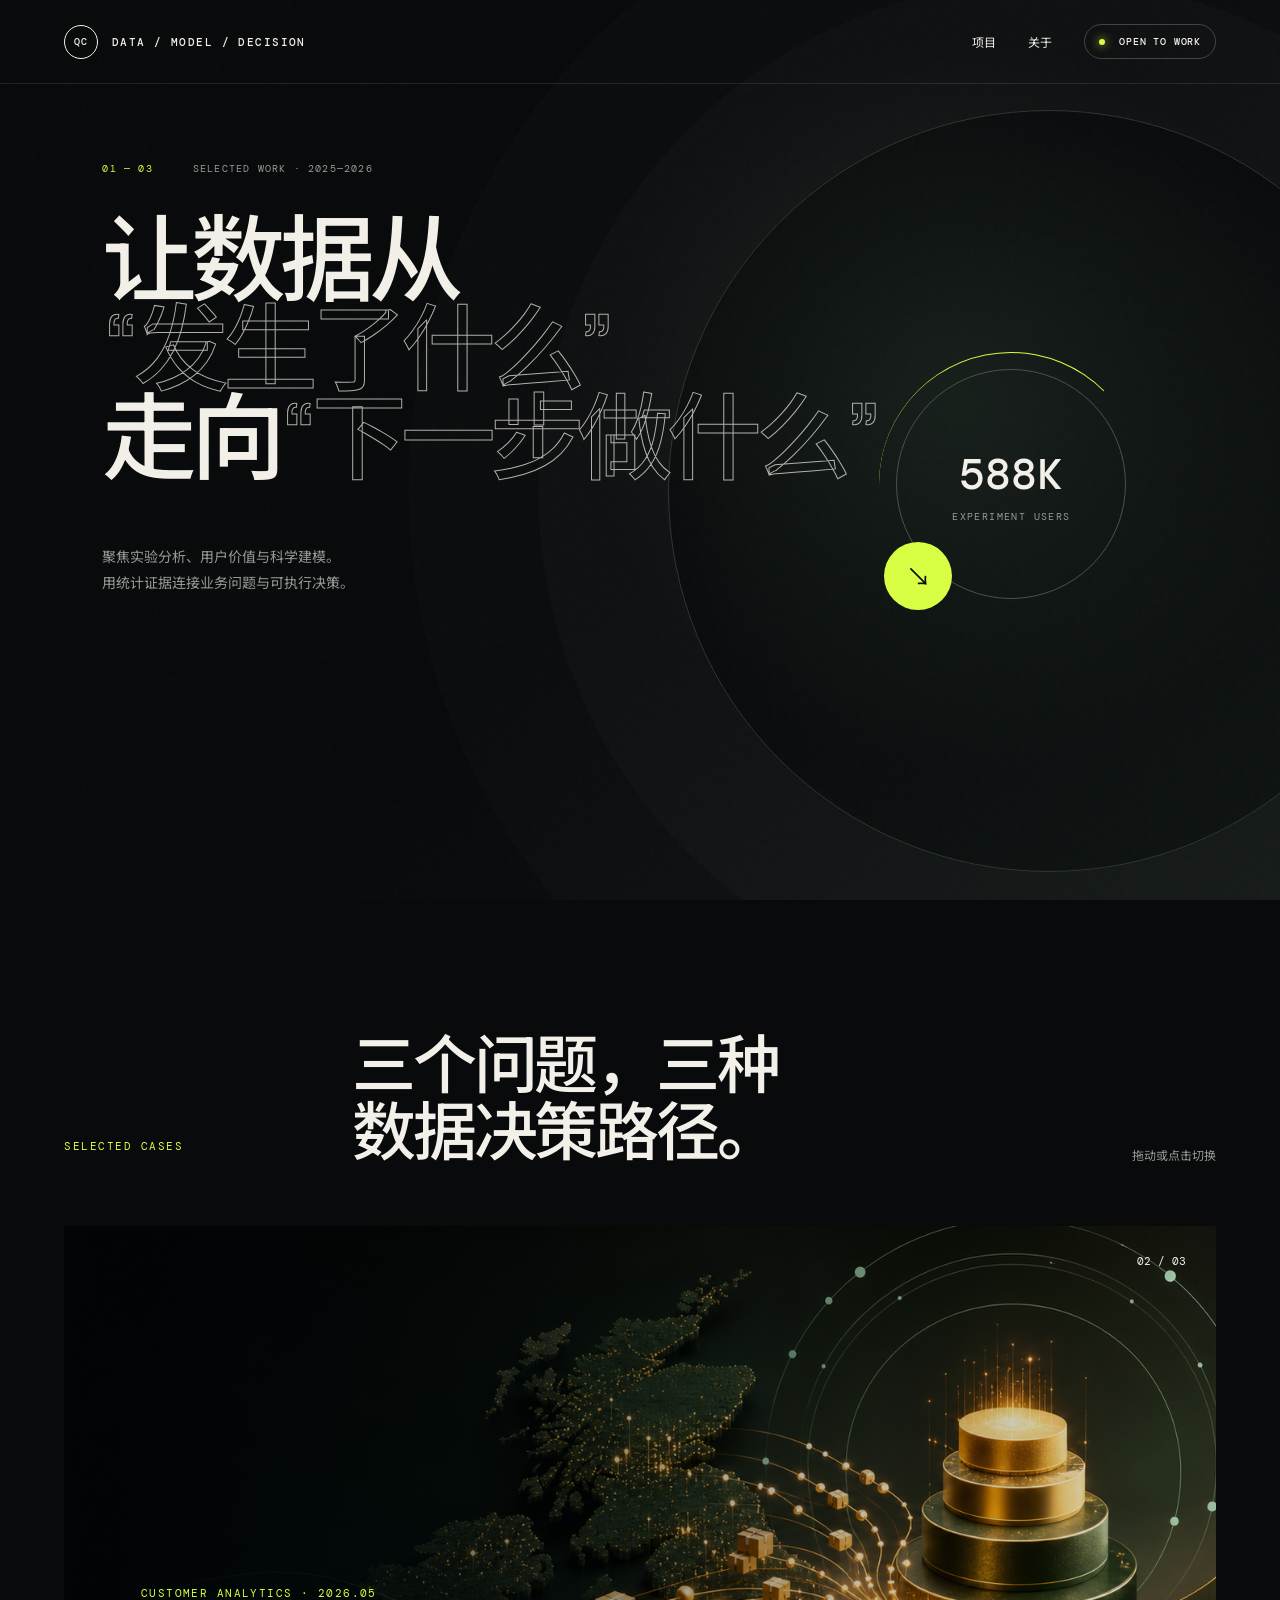
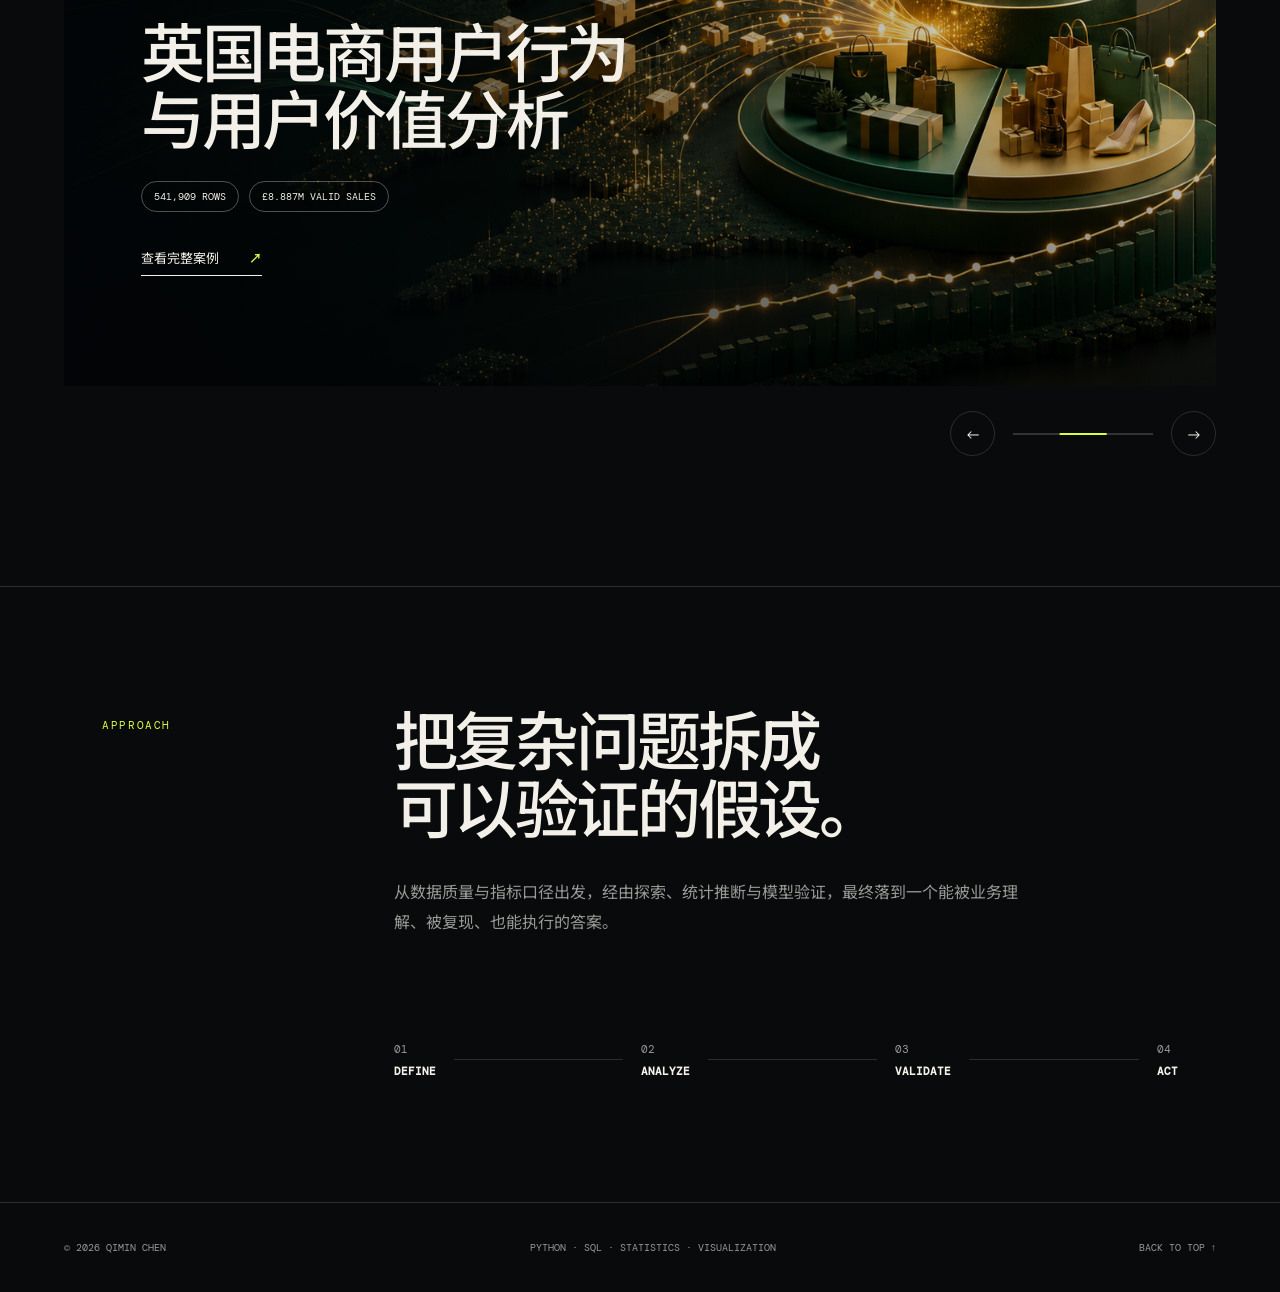
==== index.html @ 68d4300c "Deploy data analytics portfolio" ====
<!doctype html>
<html lang="zh-CN">
<head>
  <meta charset="UTF-8" />
  <meta name="viewport" content="width=device-width, initial-scale=1.0" />
  <meta name="description" content="数据分析与建模作品集：广告 A/B 实验、英国电商 RFM、手机电池续航优化。" />
  <title>Qimin Chen · Data Portfolio</title>
  <link rel="preconnect" href="https://fonts.googleapis.com">
  <link rel="preconnect" href="https://fonts.gstatic.com" crossorigin>
  <link href="https://fonts.googleapis.com/css2?family=DM+Mono:wght@300;400;500&family=Manrope:wght@400;500;600;700&family=Noto+Sans+SC:wght@300;400;500;600;700&display=swap" rel="stylesheet">
  <link rel="stylesheet" href="styles.css" />
  <link rel="stylesheet" href="overrides.css" />
  <link rel="stylesheet" href="portfolio-v2.css" />
  <link rel="stylesheet" href="mobile-fixes.css" />
</head>
<body>
  <div class="noise"></div>
  <header class="topbar">
    <a class="brand" href="#home" aria-label="返回首页"><span class="brand-mark">QC</span><span>DATA / MODEL / DECISION</span></a>
    <nav><a href="#work">项目</a><a href="#about">关于</a><a class="status" href="#about"><i></i> OPEN TO WORK</a></nav>
  </header>

  <main id="home">
    <section class="hero" aria-labelledby="hero-title">
      <div class="hero-kicker"><span>01 — 03</span><span>SELECTED WORK · 2025—2026</span></div>
      <h1 id="hero-title">让数据从<br><em>“发生了什么”</em><br>走向<em>“下一步做什么”</em></h1>
      <div class="hero-bottom">
        <p>聚焦实验分析、用户价值与科学建模。<br>用统计证据连接业务问题与可执行决策。</p>
        <a class="circle-link" href="#work" aria-label="查看项目">↘</a>
      </div>
      <div class="hero-orbit" aria-hidden="true"><div></div><span>588K</span><small>EXPERIMENT USERS</small></div>
    </section>

    <section class="work" id="work">
      <div class="section-head"><p>SELECTED CASES</p><h2>三个问题，三种<br>数据决策路径。</h2><span>拖动或点击切换</span></div>
      <div class="carousel" aria-roledescription="carousel">
        <div class="slides" id="slides">
          <article class="slide active" data-index="0">
            <img src="assets/cover-ab.png" alt="广告 A/B 实验数据漏斗抽象可视化" />
            <div class="shade"></div><div class="slide-no">01 / 03</div>
            <div class="slide-content"><p>EXPERIMENTATION · 2026.05</p><h3>广告投放 A/B 实验<br>与用户转化分析</h3><div class="slide-meta"><span>588,101 USERS</span><span>+43.1% RELATIVE LIFT</span></div><a href="#project/ab">查看完整案例 <b>↗</b></a></div>
          </article>
          <article class="slide" data-index="1">
            <img src="assets/cover-ecommerce.png" alt="英国电商交易和用户价值抽象可视化" />
            <div class="shade"></div><div class="slide-no">02 / 03</div>
            <div class="slide-content"><p>CUSTOMER ANALYTICS · 2026.05</p><h3>英国电商用户行为<br>与用户价值分析</h3><div class="slide-meta"><span>541,909 ROWS</span><span>£8.887M VALID SALES</span></div><a href="#project/ecom">查看完整案例 <b>↗</b></a></div>
          </article>
          <article class="slide" data-index="2">
            <img src="assets/cover-battery.png" alt="手机电池电热耦合与优化抽象可视化" />
            <div class="shade"></div><div class="slide-no">03 / 03</div>
            <div class="slide-content"><p>SCIENTIFIC MODELING · 2025.12—2026.02</p><h3>手机电池续航影响因素<br>分析与优化</h3><div class="slide-meta"><span>50K+ RECORDS</span><span>ODE + OPTIMIZATION</span></div><a href="#project/battery">查看完整案例 <b>↗</b></a></div>
          </article>
        </div>
        <div class="carousel-controls"><button id="prev" aria-label="上一张">←</button><div class="progress"><i id="progress"></i></div><button id="next" aria-label="下一张">→</button></div>
      </div>
    </section>

    <section class="about" id="about">
      <p class="eyebrow">APPROACH</p><div><h2>把复杂问题拆成<br>可以验证的假设。</h2><p>从数据质量与指标口径出发，经由探索、统计推断与模型验证，最终落到一个能被业务理解、被复现、也能执行的答案。</p></div>
      <div class="process"><span>01<br><b>DEFINE</b></span><i></i><span>02<br><b>ANALYZE</b></span><i></i><span>03<br><b>VALIDATE</b></span><i></i><span>04<br><b>ACT</b></span></div>
    </section>
  </main>

  <div id="projectView" class="project-view" aria-live="polite"></div>
  <footer><span>© 2026 QIMIN CHEN</span><span>PYTHON · SQL · STATISTICS · VISUALIZATION</span><a href="#home">BACK TO TOP ↑</a></footer>
  <script src="app.js"></script>
</body>
</html>
---- styles.css ----
:root{--bg:#080a0b;--panel:#101314;--ink:#f2f0e8;--muted:#979b96;--line:#2a2e2d;--acid:#d9ff43;--cyan:#49dbe8;--orange:#ff805d;--green:#63d6a1;--blue:#6d8cff;--max:1440px}*{box-sizing:border-box}html{scroll-behavior:smooth}body{margin:0;background:var(--bg);color:var(--ink);font-family:Manrope,'Noto Sans SC',sans-serif;overflow-x:hidden}a{color:inherit;text-decoration:none}button{font:inherit}.noise{position:fixed;inset:0;opacity:.025;pointer-events:none;z-index:20;background-image:url("data:image/svg+xml,%3Csvg viewBox='0 0 180 180' xmlns='http://www.w3.org/2000/svg'%3E%3Cfilter id='n'%3E%3CfeTurbulence type='fractalNoise' baseFrequency='.9' numOctaves='4' stitchTiles='stitch'/%3E%3C/filter%3E%3Crect width='100%25' height='100%25' filter='url(%23n)' opacity='.65'/%3E%3C/svg%3E")}.topbar{height:84px;display:flex;align-items:center;justify-content:space-between;padding:0 clamp(24px,5vw,76px);position:absolute;z-index:10;width:100%;border-bottom:1px solid rgba(255,255,255,.1)}.brand{display:flex;align-items:center;gap:14px;font:500 11px DM Mono;letter-spacing:.13em}.brand-mark{display:grid;place-items:center;width:34px;height:34px;border:1px solid var(--ink);border-radius:50%;font-size:10px}.topbar nav{display:flex;gap:32px;align-items:center;font-size:12px}.status{font:500 10px DM Mono;letter-spacing:.08em;border:1px solid #444;padding:10px 14px;border-radius:99px}.status i{display:inline-block;width:6px;height:6px;border-radius:50%;background:var(--acid);box-shadow:0 0 10px var(--acid);margin-right:8px}.hero{min-height:790px;height:100vh;position:relative;padding:clamp(140px,18vh,205px) clamp(24px,8vw,130px) 70px;background:radial-gradient(circle at 75% 45%,#18201c 0,transparent 34%),linear-gradient(135deg,#080a0b 55%,#101514);overflow:hidden}.hero:before{content:"";position:absolute;width:760px;height:760px;border:1px solid #303630;border-radius:50%;right:-150px;top:110px;box-shadow:0 0 0 130px rgba(255,255,255,.015),0 0 0 260px rgba(255,255,255,.01)}.hero-kicker{display:flex;gap:40px;font:400 10px DM Mono;color:var(--muted);letter-spacing:.12em;margin-bottom:38px}.hero-kicker span:first-child{color:var(--acid)}h1{font-size:clamp(50px,7.4vw,112px);line-height:.94;letter-spacing:-.065em;margin:0;font-weight:500;position:relative;z-index:1;max-width:1000px}h1 em{font-style:normal;color:transparent;-webkit-text-stroke:1px rgba(242,240,232,.72)}.hero-bottom{display:flex;justify-content:space-between;align-items:flex-end;max-width:850px;margin-top:50px;position:relative;z-index:1}.hero-bottom p{color:var(--muted);font-size:14px;line-height:1.85}.circle-link{display:grid;place-items:center;width:68px;height:68px;border-radius:50%;background:var(--acid);color:#0b0d0a;font-size:25px;transition:.3s}.circle-link:hover{transform:rotate(-45deg) scale(1.08)}.hero-orbit{position:absolute;right:12%;top:41%;width:230px;height:230px;border:1px solid #4a514b;border-radius:50%;display:flex;flex-direction:column;align-items:center;justify-content:center}.hero-orbit div{position:absolute;inset:-18px;border-top:1px solid var(--acid);border-right:1px solid transparent;border-radius:50%;animation:spin 10s linear infinite}.hero-orbit span{font:500 43px DM Mono}.hero-orbit small{color:var(--muted);font:10px DM Mono;letter-spacing:.14em;margin-top:8px}@keyframes spin{to{transform:rotate(360deg)}}.work{padding:130px clamp(24px,5vw,76px);max-width:var(--max);margin:auto}.section-head{display:grid;grid-template-columns:1fr 2fr 1fr;align-items:end;margin-bottom:62px}.section-head p,.eyebrow{font:11px DM Mono;color:var(--acid);letter-spacing:.14em}.section-head h2,.about h2{font-size:clamp(38px,5vw,68px);line-height:1.05;letter-spacing:-.05em;margin:0;font-weight:500}.section-head>span{color:var(--muted);font-size:12px;text-align:right}.carousel{position:relative}.slides{height:min(69vw,760px);min-height:560px;position:relative;overflow:hidden}.slide{position:absolute;inset:0;opacity:0;transform:scale(.98);transition:opacity .65s,transform .8s;pointer-events:none}.slide.active{opacity:1;transform:scale(1);pointer-events:auto}.slide img{width:100%;height:100%;object-fit:cover}.shade{position:absolute;inset:0;background:linear-gradient(90deg,rgba(2,5,7,.88) 0%,rgba(2,5,7,.35) 55%,rgba(2,5,7,.08)),linear-gradient(0deg,rgba(0,0,0,.5),transparent 45%)}.slide-no{position:absolute;right:30px;top:28px;font:11px DM Mono}.slide-content{position:absolute;left:clamp(28px,6vw,88px);bottom:clamp(38px,9vw,110px);max-width:720px}.slide-content>p{font:11px DM Mono;color:var(--acid);letter-spacing:.13em}.slide-content h3{font-size:clamp(34px,5vw,73px);letter-spacing:-.05em;line-height:1.04;margin:20px 0 28px;font-weight:500}.slide-meta{display:flex;gap:10px;margin-bottom:34px}.slide-meta span{font:10px DM Mono;border:1px solid rgba(255,255,255,.3);border-radius:99px;padding:8px 12px}.slide-content>a{display:inline-flex;gap:30px;border-bottom:1px solid var(--ink);padding-bottom:8px;font-size:13px}.slide-content>a b{color:var(--acid)}.carousel-controls{display:flex;align-items:center;justify-content:flex-end;gap:18px;margin-top:25px}.carousel-controls button{background:none;color:var(--ink);border:1px solid var(--line);width:45px;height:45px;border-radius:50%;cursor:pointer}.progress{width:140px;height:2px;background:#333}.progress i{display:block;width:33.333%;height:100%;background:var(--acid);transition:.4s}.about{max-width:var(--max);margin:auto;padding:120px clamp(24px,8vw,130px);border-top:1px solid var(--line);display:grid;grid-template-columns:1fr 3fr;gap:30px}.about>div>p{max-width:640px;color:var(--muted);line-height:1.9;margin:35px 0 70px}.process{grid-column:2;display:flex;align-items:center}.process span{font:11px DM Mono;color:var(--muted);line-height:2}.process b{color:var(--ink)}.process i{height:1px;flex:1;background:var(--line);margin:0 18px}.project-view{display:none;position:relative;z-index:5;background:var(--bg)}body.detail #home,body.detail>footer{display:none}body.detail .topbar{position:absolute}.project-view.open{display:block}.project-hero{height:88vh;min-height:680px;position:relative;display:flex;align-items:flex-end;padding:80px clamp(24px,7vw,110px)}.project-hero img{position:absolute;inset:0;width:100%;height:100%;object-fit:cover}.project-hero:after{content:"";position:absolute;inset:0;background:linear-gradient(0deg,#080a0b 0%,rgba(5,7,8,.12) 70%),linear-gradient(90deg,rgba(3,5,6,.86),transparent 70%)}.project-title{position:relative;z-index:1;max-width:900px}.project-title .crumb{font:10px DM Mono;letter-spacing:.14em;color:var(--acid)}.project-title h1{font-size:clamp(45px,7vw,100px);margin:25px 0}.project-title>p{max-width:690px;line-height:1.8;color:#b9bbb7}.case{max-width:1250px;margin:auto;padding:90px 40px}.metric-row{display:grid;grid-template-columns:repeat(4,1fr);border:1px solid var(--line);margin-bottom:110px}.metric{padding:28px;border-right:1px solid var(--line)}.metric:last-child{border:0}.metric small{font:10px DM Mono;color:var(--muted);letter-spacing:.1em}.metric strong{display:block;font:500 clamp(26px,3vw,44px) DM Mono;margin:18px 0 4px}.metric span{font-size:11px;color:var(--muted)}.case-section{display:grid;grid-template-columns:1fr 2.2fr;gap:65px;padding:85px 0;border-top:1px solid var(--line)}.case-label{font:11px DM Mono;color:var(--acid);letter-spacing:.12em}.case-copy h2{font-size:clamp(34px,4vw,58px);line-height:1.08;letter-spacing:-.04em;margin:0 0 25px}.case-copy>p{color:#a8aca8;line-height:1.9;max-width:800px}.pipeline{display:grid;grid-template-columns:repeat(4,1fr);gap:8px;margin-top:38px}.pipeline div{background:var(--panel);border:1px solid var(--line);padding:22px;min-height:140px}.pipeline b{display:block;font:11px DM Mono;color:var(--acid);margin-bottom:30px}.pipeline span{font-size:13px;line-height:1.5}.lab{background:#0d1011;border:1px solid var(--line);padding:28px;margin-top:40px}.lab-head{display:flex;justify-content:space-between;align-items:center;margin-bottom:26px}.lab-head b{font-size:15px}.lab-head span{font:10px DM Mono;color:var(--green);display:flex;align-items:center;gap:7px}.lab-head span:before{content:"";width:6px;height:6px;border-radius:50%;background:var(--green);box-shadow:0 0 8px var(--green)}.controls{display:grid;grid-template-columns:repeat(3,1fr);gap:22px;margin-bottom:30px}.control label{display:flex;justify-content:space-between;font:10px DM Mono;color:var(--muted);margin-bottom:12px}.control output{color:var(--ink)}input[type=range]{width:100%;accent-color:var(--acid)}.live-grid{display:grid;grid-template-columns:repeat(3,1fr);gap:10px}.live-stat{background:#151919;padding:18px}.live-stat small{font:9px DM Mono;color:var(--muted)}.live-stat strong{font:500 24px DM Mono;display:block;margin-top:10px}.viz{height:280px;margin-top:18px;position:relative;border-left:1px solid #303535;border-bottom:1px solid #303535;background:linear-gradient(rgba(255,255,255,.035) 1px,transparent 1px),linear-gradient(90deg,rgba(255,255,255,.035) 1px,transparent 1px);background-size:20% 25%}.viz svg{width:100%;height:100%;overflow:visible}.viz path{fill:none;stroke-width:3}.viz .area{stroke:none;opacity:.15}.viz text{fill:#777;font:9px DM Mono}.viz-bars{height:260px;display:flex;align-items:flex-end;gap:10px;padding:20px 8px 0}.viz-bars .bar{flex:1;min-width:0;background:linear-gradient(var(--green),#244b3b);height:var(--h);position:relative;transition:.5s}.viz-bars .bar:nth-child(2n){background:linear-gradient(#f2c75c,#4b4024)}.bar span{position:absolute;bottom:-25px;left:50%;transform:translateX(-50%);font:9px DM Mono;color:var(--muted)}.bar em{position:absolute;top:-20px;width:100%;text-align:center;font:9px DM Mono;color:var(--ink);font-style:normal}.code-block{margin-top:40px;background:#0b0d0e;border:1px solid var(--line);overflow:hidden}.code-top{display:flex;align-items:center;gap:7px;border-bottom:1px solid var(--line);padding:13px 18px;font:10px DM Mono;color:var(--muted)}.dot{width:7px;height:7px;border-radius:50%;background:#555}.code-top span:last-child{margin-left:auto}.code-block pre{margin:0;padding:25px;overflow:auto;color:#cad1ce;font:12px/1.8 DM Mono}.kw{color:#ff826e}.fn{color:#d9ff43}.str{color:#80d9b2}.cm{color:#65706b}.outcomes{display:grid;grid-template-columns:repeat(3,1fr);gap:12px;margin-top:38px}.outcome{padding:26px;background:var(--panel);border-top:2px solid var(--acid)}.outcome strong{font-size:18px;display:block;margin-bottom:14px}.outcome p{font-size:13px;color:var(--muted);line-height:1.7}.next-case{display:flex;justify-content:space-between;align-items:center;border-top:1px solid var(--line);padding:60px 0 0;margin-top:50px}.next-case a{font-size:clamp(25px,4vw,50px);letter-spacing:-.04em}.back-home{font:11px DM Mono;color:var(--muted)}footer{border-top:1px solid var(--line);padding:38px clamp(24px,5vw,76px);display:flex;justify-content:space-between;font:10px DM Mono;color:var(--muted)}@media(max-width:800px){.topbar nav>a:not(.status){display:none}.hero-orbit{opacity:.35;right:-80px}.hero{padding-left:24px}.hero-bottom{max-width:100%}.section-head{grid-template-columns:1fr}.section-head p{margin-bottom:25px}.section-head>span{display:none}.slides{height:70vh}.slide-content h3{font-size:37px}.about{grid-template-columns:1fr}.process{grid-column:1}.metric-row{grid-template-columns:repeat(2,1fr)}.metric:nth-child(2){border-right:0}.metric:nth-child(-n+2){border-bottom:1px solid var(--line)}.case{padding:70px 22px}.case-section{grid-template-columns:1fr;gap:25px}.pipeline,.outcomes{grid-template-columns:1fr 1fr}.controls,.live-grid{grid-template-columns:1fr}.project-hero{padding-left:24px}.project-title h1{font-size:48px}.footer,footer{gap:15px;flex-wrap:wrap}}@media(max-width:520px){.pipeline,.outcomes{grid-template-columns:1fr}.process{overflow:auto}.hero-kicker{gap:12px}.hero-bottom p{max-width:230px}.slide-meta{flex-wrap:wrap}.project-hero{min-height:620px}.metric{padding:20px 15px}}
---- overrides.css ----
.case-section > *,
.case-copy {
  min-width: 0;
}

.demo-note {
  margin: 42px 0 0 !important;
  color: #747b77 !important;
  font: 10px/1.7 "DM Mono", monospace !important;
}

@media (max-width: 520px) {
  .case-copy,
  .code-block {
    width: 100%;
    max-width: 100%;
  }

  .next-case {
    flex-direction: column;
    align-items: flex-start;
    gap: 28px;
  }
}
---- portfolio-v2.css ----
/* Portfolio v2: evidence-led case study system */
.source-pill{display:inline-block;margin-top:20px;padding:9px 13px;border:1px solid rgba(255,255,255,.24);border-radius:99px;color:#b9bfbc;font:9px "DM Mono",monospace;letter-spacing:.06em}.case.v2{max-width:1320px}.case.v2 .metric-row{margin-bottom:70px}.intro-section{padding-top:55px}.lead{font-size:18px!important;color:#d6d8d4!important;max-width:900px!important}.answer-map{display:grid;grid-template-columns:1fr auto 1fr auto 1fr;gap:18px;align-items:center;margin-top:45px}.answer-map>div{min-height:115px;padding:22px;border:1px solid var(--line);background:#0f1212}.answer-map small{display:block;margin-bottom:22px;color:var(--acid);font:9px "DM Mono",monospace;letter-spacing:.12em}.answer-map strong{font-size:15px;font-weight:500}.answer-map>i{color:#66706c;font-style:normal}.deep-steps{margin-top:48px;border-top:1px solid var(--line)}.deep-step{display:grid;grid-template-columns:105px 1fr;gap:24px;padding:36px 0;border-bottom:1px solid var(--line)}.step-mark{display:flex;align-items:center;gap:17px;color:#8a918d;font:11px "DM Mono",monospace}.step-icon{position:relative;display:block;width:38px;height:38px;border:1px solid #4d5752;border-radius:10px}.step-icon:before,.step-icon:after{content:"";position:absolute}.step-icon.database:before{width:18px;height:8px;border:1px solid var(--acid);border-radius:50%;left:9px;top:7px;box-shadow:0 7px 0 -1px #0f1212,0 7px 0 0 var(--acid),0 14px 0 -1px #0f1212,0 14px 0 0 var(--acid)}.step-icon.shield:before{width:15px;height:19px;border:1px solid var(--acid);border-radius:8px 8px 11px 11px;left:10px;top:7px}.step-icon.shield:after{width:7px;height:4px;border-left:1px solid var(--acid);border-bottom:1px solid var(--acid);transform:rotate(-45deg);left:14px;top:15px}.step-icon.layers:before{width:17px;height:17px;border:1px solid var(--acid);transform:rotate(45deg);left:9px;top:7px;box-shadow:4px 4px 0 -1px #0f1212,4px 4px 0 0 #8a9c47}.step-icon.sigma:before{content:"Σ";color:var(--acid);font:17px Georgia;left:10px;top:7px}.step-icon.grid:before{inset:9px;background:linear-gradient(90deg,var(--acid) 1px,transparent 1px),linear-gradient(var(--acid) 1px,transparent 1px);background-size:9px 9px}.step-icon.compass:before{width:18px;height:18px;border:1px solid var(--acid);border-radius:50%;left:9px;top:9px}.step-icon.compass:after{width:10px;height:1px;background:var(--acid);transform:rotate(-45deg);left:14px;top:18px}.step-icon.filter:before{width:18px;height:15px;border-top:1px solid var(--acid);border-left:7px solid transparent;border-right:7px solid transparent;left:3px;top:10px}.step-icon.chart:before{width:4px;height:11px;background:var(--acid);left:9px;bottom:8px;box-shadow:7px -5px 0 #8da558,14px -12px 0 #596d65}.step-icon.tune:before{width:20px;height:1px;background:var(--acid);left:8px;top:11px;box-shadow:0 7px 0 #8da558,0 14px 0 #596d65}.step-icon.tune:after{width:4px;height:4px;border:1px solid var(--acid);border-radius:50%;left:14px;top:8px;box-shadow:-6px 7px 0 -1px #0f1212,-6px 7px 0 0 #8da558,4px 14px 0 -1px #0f1212,4px 14px 0 0 #596d65}.deep-step h3{margin:0 0 20px;font-size:22px;font-weight:500}.deep-step dl{margin:0;display:grid;grid-template-columns:repeat(3,1fr);gap:12px}.deep-step dl div{padding:17px;background:#0f1212;border-top:1px solid #343a37}.deep-step dt{margin-bottom:10px;color:var(--acid);font:9px "DM Mono",monospace;letter-spacing:.1em}.deep-step dd{margin:0;color:#9da39f;font-size:12px;line-height:1.75}.visual-shell{margin-top:38px;padding:26px;background:#0d1010;border:1px solid var(--line);min-height:470px}.visual-tabs{display:flex;gap:7px;padding-bottom:24px;border-bottom:1px solid var(--line);overflow:auto}.viz-tab{white-space:nowrap;padding:9px 14px;border:1px solid #353b38;border-radius:99px;background:transparent;color:#8c928f;font:10px "DM Mono",monospace;cursor:pointer}.viz-tab.active{background:var(--acid);border-color:var(--acid);color:#080a0b}.chart-title{display:flex;justify-content:space-between;gap:24px;margin:28px 0 36px}.chart-title b{font-size:15px;font-weight:500}.chart-title span{max-width:480px;text-align:right;color:#767e7a;font:9px/1.6 "DM Mono",monospace}.comparison-bars{display:grid;gap:27px}.compare-row{display:grid;grid-template-columns:155px 1fr 75px;gap:18px;align-items:center}.compare-row>div:first-child strong{display:block;font-size:13px}.compare-row>div:first-child small{display:block;color:#727a76;font:8px "DM Mono",monospace;margin-top:6px}.bar-track{height:24px;background:#161b19}.bar-track i{display:block;height:100%;background:var(--acid)}.bar-track i.outline{background:transparent;border:1px solid #c9d4ce}.compare-row>b{text-align:right;font:17px "DM Mono",monospace}.effect-strip{display:grid;grid-template-columns:130px 1fr 130px;align-items:center;gap:15px;margin:44px 0 20px;color:#8c928f;font:9px "DM Mono",monospace}.effect-strip>i{height:10px;position:relative;background:#202522}.effect-strip>i b{position:absolute;height:100%;background:var(--acid)}.effect-strip>i em{position:absolute;width:2px;height:22px;top:-6px;background:#fff}.chart-callout{display:flex;align-items:center;gap:20px;padding:17px;border-left:2px solid var(--acid);background:#121616}.chart-callout strong{font:15px "DM Mono",monospace}.chart-callout span{color:#8c928f;font-size:11px}.grouped-bars{height:285px;display:flex;align-items:stretch;gap:12px;border-bottom:1px solid #39403c;padding:12px 8px 0}.group-col{flex:1;display:flex;flex-direction:column;min-width:0}.bar-pair{height:240px;display:flex;justify-content:center;align-items:flex-end;gap:4px}.bar-pair i{position:relative;width:35%;background:var(--acid);min-height:2px}.bar-pair i.outline{background:transparent;border:1px solid #c5d0cb}.bar-pair em{position:absolute;top:-18px;left:50%;transform:translateX(-50%);font:8px "DM Mono",monospace;font-style:normal;white-space:nowrap}.bar-pair small{position:absolute;bottom:5px;left:50%;transform:translateX(-50%) rotate(-90deg);color:#07100d;font:7px "DM Mono",monospace;white-space:nowrap}.bar-pair .outline small{color:#aeb7b3}.group-col>b{text-align:center;color:#8c928f;font:9px "DM Mono",monospace;margin-top:12px}.legend{display:flex;gap:24px;justify-content:flex-end;margin-top:20px;color:#858d89;font:9px "DM Mono",monospace}.legend span{display:flex;align-items:center;gap:8px}.legend i{display:inline-block;width:16px;height:7px;background:var(--acid)}.legend i.outline{background:transparent;border:1px solid #c5d0cb}.heatmap{display:grid;grid-template-columns:56px repeat(7,1fr);gap:7px;align-items:center}.heatmap>b,.heatmap>strong{font:9px "DM Mono",monospace;color:#858d89}.heatmap>strong{color:#d5dad7}.heatmap>i{height:62px;display:grid;place-items:center;background:color-mix(in srgb,var(--acid) calc(var(--a)*100%),#111 0%);color:#050706;font:10px "DM Mono",monospace;font-style:normal}.heatmap>i.outline{background:rgba(255,255,255,calc(var(--a)*.45));color:#fff;border:1px solid #8c9590}.chart-insight,.data-note{margin-top:28px!important;padding:15px 17px;border-left:2px solid var(--acid);background:#121616;color:#969d99!important;font:10px/1.75 "DM Mono",monospace!important}.clean-funnel{display:flex;flex-direction:column;align-items:center;gap:7px}.clean-funnel>div{display:grid;grid-template-columns:1fr 100px 55px;gap:15px;padding:13px 16px;background:#15201b;border-left:2px solid var(--acid)}.clean-funnel span{font-size:11px}.clean-funnel b,.clean-funnel em{font:10px "DM Mono",monospace;text-align:right}.clean-funnel em{color:#84908a;font-style:normal}.quality-chips{display:flex;flex-wrap:wrap;gap:7px;margin-top:25px}.quality-chips span{padding:8px 10px;border:1px solid #303733;color:#8a928e;font:9px "DM Mono",monospace}.quality-chips b{color:#e1e5e2}.month-bars{height:285px;display:flex;align-items:flex-end;gap:6px;padding-top:25px;border-bottom:1px solid #39403c}.month{height:100%;display:flex;flex:1;flex-direction:column;justify-content:flex-end;min-width:0}.month i{display:block;position:relative;background:var(--acid);min-height:3px}.month.partial i{background:transparent;border:1px dashed #adb6b1}.month em{position:absolute;top:-18px;left:50%;transform:translateX(-50%);font:7px "DM Mono",monospace;font-style:normal;white-space:nowrap}.month>b{text-align:center;margin:9px 0;color:#858d89;font:7px "DM Mono",monospace;white-space:nowrap}.segment-map{display:flex;min-height:290px;gap:7px}.seg{min-width:140px;padding:20px;display:flex;flex-direction:column;background:#18231d;border-top:2px solid var(--acid)}.seg.s1{background:#18201e}.seg.s2{background:#171a18;border-top-color:#808983}.seg.s3{background:#211b18;border-top-color:#ff956f}.seg small{color:#8d9691;font:8px "DM Mono",monospace}.seg strong{font-size:25px;margin:28px 0 5px}.seg>b{font:17px "DM Mono",monospace;color:var(--acid)}.seg p{color:#949b97;font:9px "DM Mono",monospace;margin-top:auto}.seg em{font-size:10px;font-style:normal;border-top:1px solid rgba(255,255,255,.12);padding-top:13px}.country-bars{display:grid;gap:18px}.country-bars>div{display:grid;grid-template-columns:60px 1fr 80px;gap:15px;align-items:center}.country-bars span{font-size:11px}.country-bars i{height:16px;background:#161b19}.country-bars i b{display:block;height:100%;background:var(--acid)}.country-bars strong{font:10px "DM Mono",monospace;text-align:right}.sim-controls{display:grid;grid-template-columns:repeat(3,1fr);gap:22px;padding-bottom:25px;border-bottom:1px solid var(--line)}.sim-controls label{display:grid;grid-template-columns:1fr auto;color:#89918d;font:9px "DM Mono",monospace}.sim-controls input{grid-column:1/3;margin-top:12px}.sim-controls output{color:#fff}.sim-kpis{display:grid;grid-template-columns:repeat(3,1fr);gap:8px;margin-top:22px}.sim-kpis>div{padding:17px;background:#151919}.sim-kpis small{display:block;color:#7f8783;font:8px "DM Mono",monospace}.sim-kpis strong{display:block;margin-top:10px;font:22px "DM Mono",monospace}.battery-layout{display:grid;grid-template-columns:1.4fr 1fr;gap:22px}.trajectory{height:250px;border-left:1px solid #333b37;border-bottom:1px solid #333b37;background:linear-gradient(rgba(255,255,255,.03) 1px,transparent 1px),linear-gradient(90deg,rgba(255,255,255,.03) 1px,transparent 1px);background-size:20% 25%}.trajectory svg{width:100%;height:210px}.sensitivity{display:grid;gap:16px}.sensitivity i{position:relative;display:block;height:35px;background:#161a18;font-style:normal}.sensitivity i:before{content:"";position:absolute;inset:0 auto 0 0;width:var(--w);background:var(--acid)}.sensitivity span,.sensitivity b{position:absolute;z-index:1;top:10px;font:9px "DM Mono",monospace}.sensitivity span{left:10px;color:#080a0b}.sensitivity b{right:10px;color:#dce1de}.code-actions{display:flex;flex-wrap:wrap;gap:9px;margin-top:30px}.code-actions a{padding:11px 15px;border:1px solid #3c4540;border-radius:99px;color:#c9cecb;font:9px "DM Mono",monospace}.code-actions a b{color:var(--acid)}.code-block.expanded pre{max-height:620px}.code-top em{margin-left:18px;color:#65706b;font-style:normal}.num{color:#e6c86f}.outcome small{display:block;color:var(--acid);font:9px "DM Mono",monospace;margin-bottom:23px}.method-note{display:grid;grid-template-columns:140px 1fr;gap:25px;margin-top:28px;padding:22px;border:1px solid var(--line)}.method-note b{font-size:13px}.method-note p{margin:0;color:#8e9691;font-size:12px;line-height:1.8}
@media(max-width:900px){.answer-map{grid-template-columns:1fr}.answer-map>i{transform:rotate(90deg);justify-self:center}.deep-step dl{grid-template-columns:1fr}.battery-layout{grid-template-columns:1fr}.segment-map{display:grid;grid-template-columns:1fr 1fr}.heatmap{grid-template-columns:42px repeat(7,minmax(48px,1fr));overflow:auto}.grouped-bars{overflow-x:auto}.group-col{min-width:82px}}
@media(max-width:600px){.deep-step{grid-template-columns:1fr}.step-mark{justify-content:space-between}.visual-shell{padding:15px;margin-left:-4px;margin-right:-4px}.comparison-bars .compare-row{grid-template-columns:1fr 58px}.compare-row .bar-track{grid-column:1/3}.effect-strip{grid-template-columns:1fr}.chart-title{display:block}.chart-title span{display:block;text-align:left;margin-top:9px}.segment-map{grid-template-columns:1fr}.sim-controls,.sim-kpis{grid-template-columns:1fr}.month-bars{overflow-x:auto}.month{min-width:45px}.method-note{grid-template-columns:1fr}.code-top em{display:none}.project-title .source-pill{max-width:100%;overflow:hidden;text-overflow:ellipsis}.case.v2 .metric-row{margin-bottom:50px}}
---- mobile-fixes.css ----
@media (max-width: 600px) {
  .project-title h1 {
    font-size: 40px;
    line-height: 1.06;
    letter-spacing: -0.05em;
  }
}
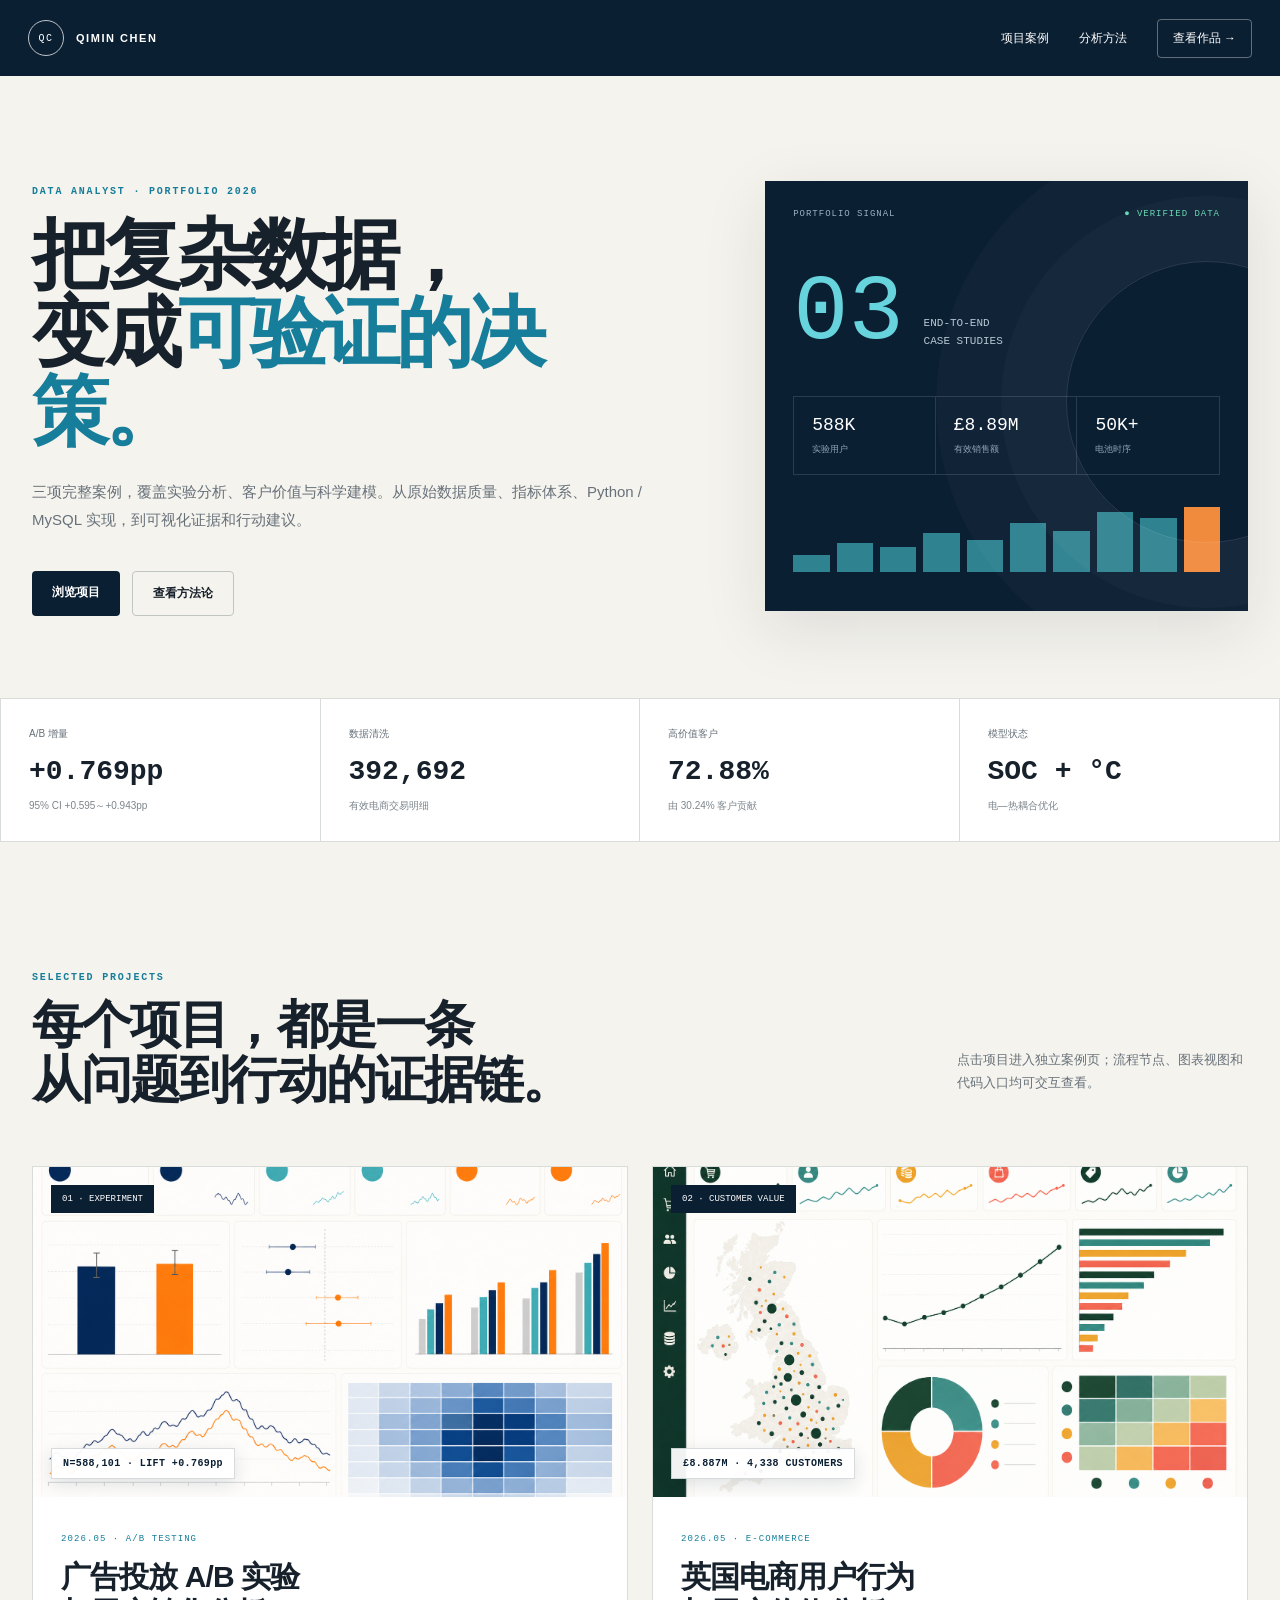
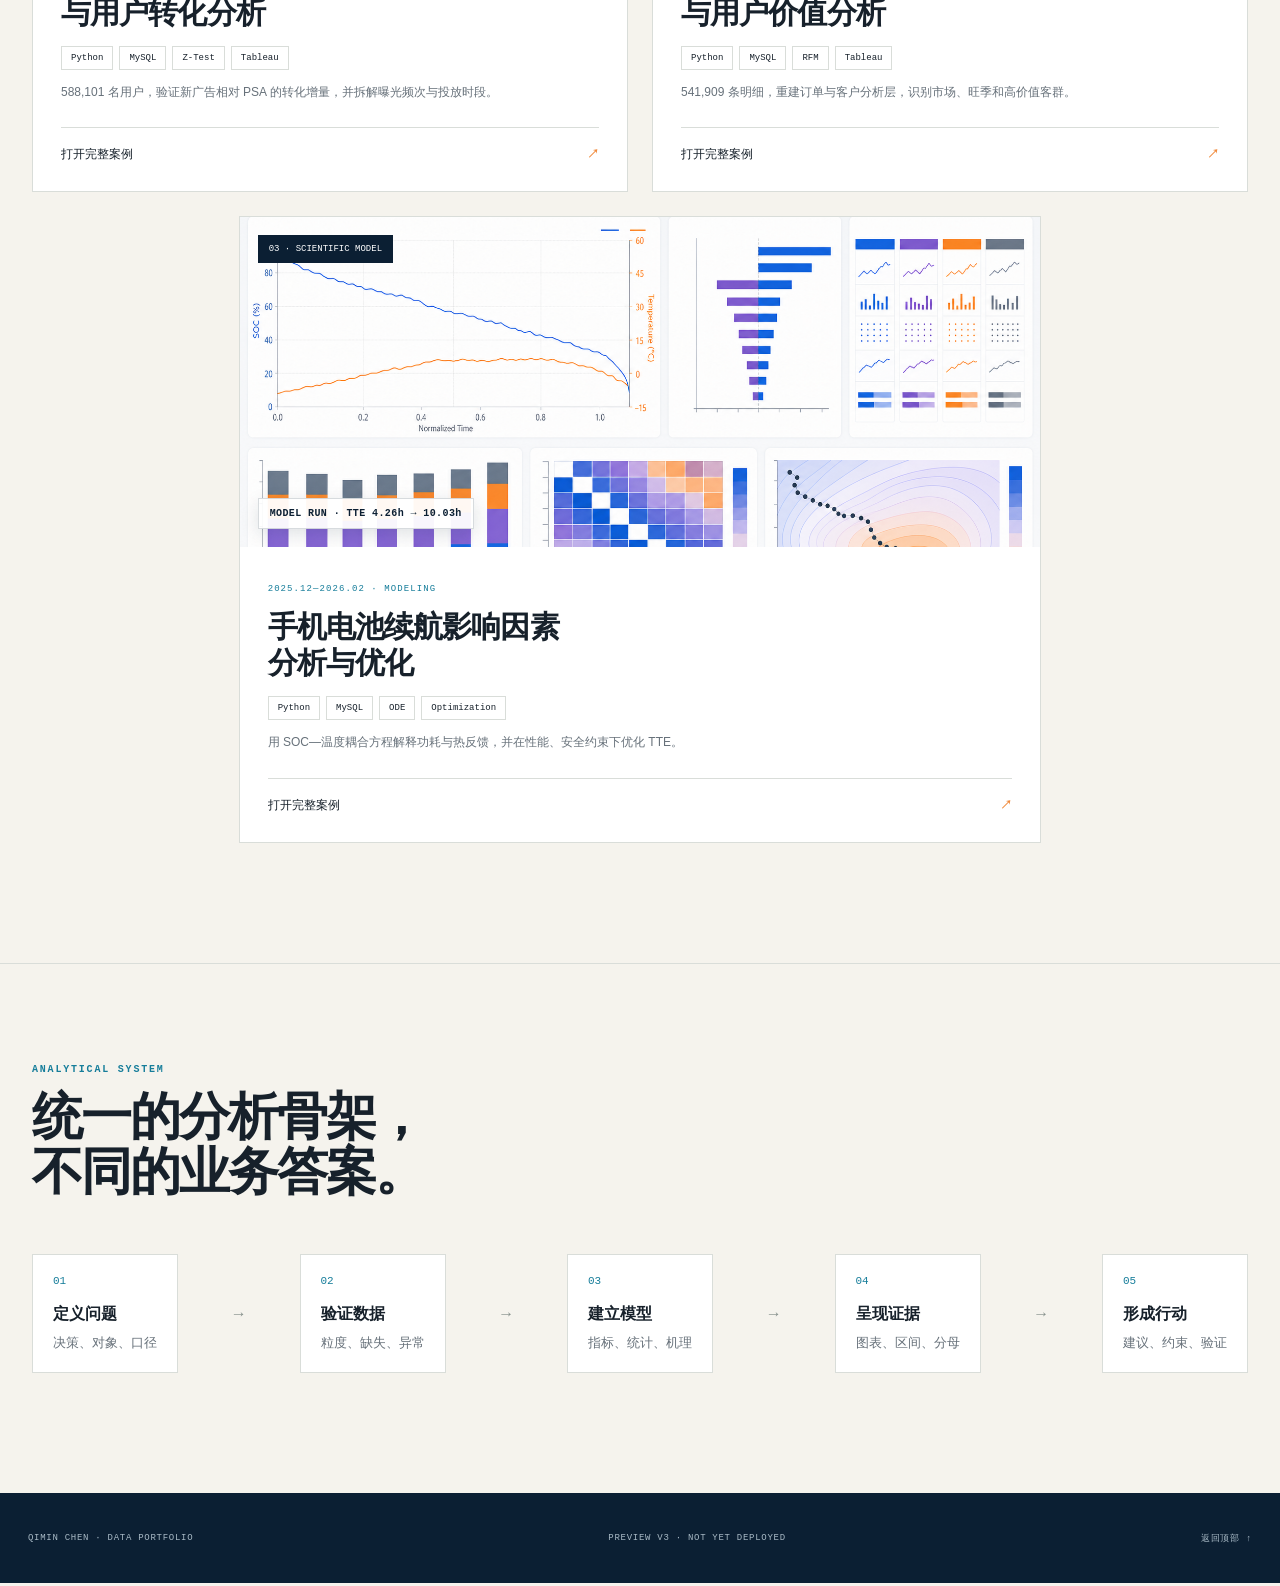
==== commit 889cd33b: "Deploy portfolio V3 with verified analytics" ====
--- a/index.html
+++ b/index.html
@@ -1,68 +1,63 @@
 <!doctype html>
 <html lang="zh-CN">
 <head>
-  <meta charset="UTF-8" />
-  <meta name="viewport" content="width=device-width, initial-scale=1.0" />
-  <meta name="description" content="数据分析与建模作品集：广告 A/B 实验、英国电商 RFM、手机电池续航优化。" />
-  <title>Qimin Chen · Data Portfolio</title>
-  <link rel="preconnect" href="https://fonts.googleapis.com">
-  <link rel="preconnect" href="https://fonts.gstatic.com" crossorigin>
-  <link href="https://fonts.googleapis.com/css2?family=DM+Mono:wght@300;400;500&family=Manrope:wght@400;500;600;700&family=Noto+Sans+SC:wght@300;400;500;600;700&display=swap" rel="stylesheet">
-  <link rel="stylesheet" href="styles.css" />
-  <link rel="stylesheet" href="overrides.css" />
-  <link rel="stylesheet" href="portfolio-v2.css" />
-  <link rel="stylesheet" href="mobile-fixes.css" />
+  <meta charset="utf-8">
+  <meta name="viewport" content="width=device-width,initial-scale=1">
+  <meta name="description" content="陈其敏的数据分析与建模作品集预览版">
+  <title>陈其敏｜数据分析作品集 V3 预览</title>
+  <link rel="stylesheet" href="styles.css">
 </head>
 <body>
-  <div class="noise"></div>
-  <header class="topbar">
-    <a class="brand" href="#home" aria-label="返回首页"><span class="brand-mark">QC</span><span>DATA / MODEL / DECISION</span></a>
-    <nav><a href="#work">项目</a><a href="#about">关于</a><a class="status" href="#about"><i></i> OPEN TO WORK</a></nav>
+  <header class="site-header">
+    <a class="identity" href="index.html"><span>QC</span><b>QIMIN CHEN</b></a>
+    <nav><a href="#projects">项目案例</a><a href="#method">分析方法</a><a class="nav-cta" href="#projects">查看作品 →</a></nav>
   </header>
-
-  <main id="home">
-    <section class="hero" aria-labelledby="hero-title">
-      <div class="hero-kicker"><span>01 — 03</span><span>SELECTED WORK · 2025—2026</span></div>
-      <h1 id="hero-title">让数据从<br><em>“发生了什么”</em><br>走向<em>“下一步做什么”</em></h1>
-      <div class="hero-bottom">
-        <p>聚焦实验分析、用户价值与科学建模。<br>用统计证据连接业务问题与可执行决策。</p>
-        <a class="circle-link" href="#work" aria-label="查看项目">↘</a>
+  <main>
+    <section class="home-hero">
+      <div class="hero-copy">
+        <p class="overline">DATA ANALYST · PORTFOLIO 2026</p>
+        <h1>把复杂数据，<br>变成<span>可验证的决策。</span></h1>
+        <p class="hero-lead">三项完整案例，覆盖实验分析、客户价值与科学建模。从原始数据质量、指标体系、Python / MySQL 实现，到可视化证据和行动建议。</p>
+        <div class="hero-actions"><a class="button primary" href="#projects">浏览项目</a><a class="button ghost" href="#method">查看方法论</a></div>
       </div>
-      <div class="hero-orbit" aria-hidden="true"><div></div><span>588K</span><small>EXPERIMENT USERS</small></div>
-    </section>
-
-    <section class="work" id="work">
-      <div class="section-head"><p>SELECTED CASES</p><h2>三个问题，三种<br>数据决策路径。</h2><span>拖动或点击切换</span></div>
-      <div class="carousel" aria-roledescription="carousel">
-        <div class="slides" id="slides">
-          <article class="slide active" data-index="0">
-            <img src="assets/cover-ab.png" alt="广告 A/B 实验数据漏斗抽象可视化" />
-            <div class="shade"></div><div class="slide-no">01 / 03</div>
-            <div class="slide-content"><p>EXPERIMENTATION · 2026.05</p><h3>广告投放 A/B 实验<br>与用户转化分析</h3><div class="slide-meta"><span>588,101 USERS</span><span>+43.1% RELATIVE LIFT</span></div><a href="#project/ab">查看完整案例 <b>↗</b></a></div>
-          </article>
-          <article class="slide" data-index="1">
-            <img src="assets/cover-ecommerce.png" alt="英国电商交易和用户价值抽象可视化" />
-            <div class="shade"></div><div class="slide-no">02 / 03</div>
-            <div class="slide-content"><p>CUSTOMER ANALYTICS · 2026.05</p><h3>英国电商用户行为<br>与用户价值分析</h3><div class="slide-meta"><span>541,909 ROWS</span><span>£8.887M VALID SALES</span></div><a href="#project/ecom">查看完整案例 <b>↗</b></a></div>
-          </article>
-          <article class="slide" data-index="2">
-            <img src="assets/cover-battery.png" alt="手机电池电热耦合与优化抽象可视化" />
-            <div class="shade"></div><div class="slide-no">03 / 03</div>
-            <div class="slide-content"><p>SCIENTIFIC MODELING · 2025.12—2026.02</p><h3>手机电池续航影响因素<br>分析与优化</h3><div class="slide-meta"><span>50K+ RECORDS</span><span>ODE + OPTIMIZATION</span></div><a href="#project/battery">查看完整案例 <b>↗</b></a></div>
-          </article>
-        </div>
-        <div class="carousel-controls"><button id="prev" aria-label="上一张">←</button><div class="progress"><i id="progress"></i></div><button id="next" aria-label="下一张">→</button></div>
+      <div class="hero-board" aria-label="作品集概览">
+        <div class="board-head"><span>PORTFOLIO SIGNAL</span><i>● VERIFIED DATA</i></div>
+        <div class="board-main"><strong>03</strong><span>END-TO-END<br>CASE STUDIES</span></div>
+        <div class="mini-grid"><div><b>588K</b><small>实验用户</small></div><div><b>£8.89M</b><small>有效销售额</small></div><div><b>50K+</b><small>电池时序</small></div></div>
+        <div class="signal-line"><i></i><i></i><i></i><i></i><i></i><i></i><i></i><i></i><i></i><i></i></div>
       </div>
     </section>
 
-    <section class="about" id="about">
-      <p class="eyebrow">APPROACH</p><div><h2>把复杂问题拆成<br>可以验证的假设。</h2><p>从数据质量与指标口径出发，经由探索、统计推断与模型验证，最终落到一个能被业务理解、被复现、也能执行的答案。</p></div>
-      <div class="process"><span>01<br><b>DEFINE</b></span><i></i><span>02<br><b>ANALYZE</b></span><i></i><span>03<br><b>VALIDATE</b></span><i></i><span>04<br><b>ACT</b></span></div>
+    <section class="proof-strip">
+      <div><small>A/B 增量</small><strong>+0.769pp</strong><span>95% CI +0.595～+0.943pp</span></div>
+      <div><small>数据清洗</small><strong>392,692</strong><span>有效电商交易明细</span></div>
+      <div><small>高价值客户</small><strong>72.88%</strong><span>由 30.24% 客户贡献</span></div>
+      <div><small>模型状态</small><strong>SOC + °C</strong><span>电—热耦合优化</span></div>
+    </section>
+
+    <section class="projects-section" id="projects">
+      <div class="section-heading"><div><p class="overline">SELECTED PROJECTS</p><h2>每个项目，都是一条<br>从问题到行动的证据链。</h2></div><p>点击项目进入独立案例页；流程节点、图表视图和代码入口均可交互查看。</p></div>
+      <div class="project-grid">
+        <article class="project-card ab-card">
+          <a class="project-image" href="project-ab.html"><img src="assets/dashboard-ab-v4.png" alt="广告 A/B 实验分析仪表盘"><span>01 · EXPERIMENT</span><em class="cover-stat">N=588,101 · LIFT +0.769pp</em></a>
+          <div class="project-body"><p>2026.05 · A/B TESTING</p><h3>广告投放 A/B 实验<br>与用户转化分析</h3><div class="tag-row"><span>Python</span><span>MySQL</span><span>Z-Test</span><span>Tableau</span></div><p class="project-summary">588,101 名用户，验证新广告相对 PSA 的转化增量，并拆解曝光频次与投放时段。</p><a class="text-link" href="project-ab.html">打开完整案例 <b>↗</b></a></div>
+        </article>
+        <article class="project-card ecommerce-card">
+          <a class="project-image" href="project-ecommerce.html"><img src="assets/dashboard-ecommerce-v4.png" alt="英国电商用户价值分析仪表盘"><span>02 · CUSTOMER VALUE</span><em class="cover-stat">£8.887M · 4,338 CUSTOMERS</em></a>
+          <div class="project-body"><p>2026.05 · E-COMMERCE</p><h3>英国电商用户行为<br>与用户价值分析</h3><div class="tag-row"><span>Python</span><span>MySQL</span><span>RFM</span><span>Tableau</span></div><p class="project-summary">541,909 条明细，重建订单与客户分析层，识别市场、旺季和高价值客群。</p><a class="text-link" href="project-ecommerce.html">打开完整案例 <b>↗</b></a></div>
+        </article>
+        <article class="project-card battery-card">
+          <a class="project-image" href="project-battery.html"><img src="assets/dashboard-battery-v4.png" alt="手机电池科学建模仪表盘"><span>03 · SCIENTIFIC MODEL</span><em class="cover-stat">MODEL RUN · TTE 4.26h → 10.03h</em></a>
+          <div class="project-body"><p>2025.12—2026.02 · MODELING</p><h3>手机电池续航影响因素<br>分析与优化</h3><div class="tag-row"><span>Python</span><span>MySQL</span><span>ODE</span><span>Optimization</span></div><p class="project-summary">用 SOC—温度耦合方程解释功耗与热反馈，并在性能、安全约束下优化 TTE。</p><a class="text-link" href="project-battery.html">打开完整案例 <b>↗</b></a></div>
+        </article>
+      </div>
+    </section>
+
+    <section class="method-section" id="method">
+      <div><p class="overline">ANALYTICAL SYSTEM</p><h2>统一的分析骨架，<br>不同的业务答案。</h2></div>
+      <div class="method-flow"><div><b>01</b><span>定义问题</span><small>决策、对象、口径</small></div><i>→</i><div><b>02</b><span>验证数据</span><small>粒度、缺失、异常</small></div><i>→</i><div><b>03</b><span>建立模型</span><small>指标、统计、机理</small></div><i>→</i><div><b>04</b><span>呈现证据</span><small>图表、区间、分母</small></div><i>→</i><div><b>05</b><span>形成行动</span><small>建议、约束、验证</small></div></div>
     </section>
   </main>
-
-  <div id="projectView" class="project-view" aria-live="polite"></div>
-  <footer><span>© 2026 QIMIN CHEN</span><span>PYTHON · SQL · STATISTICS · VISUALIZATION</span><a href="#home">BACK TO TOP ↑</a></footer>
-  <script src="app.js"></script>
+  <footer><span>QIMIN CHEN · DATA PORTFOLIO</span><span>PREVIEW V3 · NOT YET DEPLOYED</span><a href="#top">返回顶部 ↑</a></footer>
 </body>
 </html>
--- a/styles.css
+++ b/styles.css
@@ -1 +1,16 @@
-:root{--bg:#080a0b;--panel:#101314;--ink:#f2f0e8;--muted:#979b96;--line:#2a2e2d;--acid:#d9ff43;--cyan:#49dbe8;--orange:#ff805d;--green:#63d6a1;--blue:#6d8cff;--max:1440px}*{box-sizing:border-box}html{scroll-behavior:smooth}body{margin:0;background:var(--bg);color:var(--ink);font-family:Manrope,'Noto Sans SC',sans-serif;overflow-x:hidden}a{color:inherit;text-decoration:none}button{font:inherit}.noise{position:fixed;inset:0;opacity:.025;pointer-events:none;z-index:20;background-image:url("data:image/svg+xml,%3Csvg viewBox='0 0 180 180' xmlns='http://www.w3.org/2000/svg'%3E%3Cfilter id='n'%3E%3CfeTurbulence type='fractalNoise' baseFrequency='.9' numOctaves='4' stitchTiles='stitch'/%3E%3C/filter%3E%3Crect width='100%25' height='100%25' filter='url(%23n)' opacity='.65'/%3E%3C/svg%3E")}.topbar{height:84px;display:flex;align-items:center;justify-content:space-between;padding:0 clamp(24px,5vw,76px);position:absolute;z-index:10;width:100%;border-bottom:1px solid rgba(255,255,255,.1)}.brand{display:flex;align-items:center;gap:14px;font:500 11px DM Mono;letter-spacing:.13em}.brand-mark{display:grid;place-items:center;width:34px;height:34px;border:1px solid var(--ink);border-radius:50%;font-size:10px}.topbar nav{display:flex;gap:32px;align-items:center;font-size:12px}.status{font:500 10px DM Mono;letter-spacing:.08em;border:1px solid #444;padding:10px 14px;border-radius:99px}.status i{display:inline-block;width:6px;height:6px;border-radius:50%;background:var(--acid);box-shadow:0 0 10px var(--acid);margin-right:8px}.hero{min-height:790px;height:100vh;position:relative;padding:clamp(140px,18vh,205px) clamp(24px,8vw,130px) 70px;background:radial-gradient(circle at 75% 45%,#18201c 0,transparent 34%),linear-gradient(135deg,#080a0b 55%,#101514);overflow:hidden}.hero:before{content:"";position:absolute;width:760px;height:760px;border:1px solid #303630;border-radius:50%;right:-150px;top:110px;box-shadow:0 0 0 130px rgba(255,255,255,.015),0 0 0 260px rgba(255,255,255,.01)}.hero-kicker{display:flex;gap:40px;font:400 10px DM Mono;color:var(--muted);letter-spacing:.12em;margin-bottom:38px}.hero-kicker span:first-child{color:var(--acid)}h1{font-size:clamp(50px,7.4vw,112px);line-height:.94;letter-spacing:-.065em;margin:0;font-weight:500;position:relative;z-index:1;max-width:1000px}h1 em{font-style:normal;color:transparent;-webkit-text-stroke:1px rgba(242,240,232,.72)}.hero-bottom{display:flex;justify-content:space-between;align-items:flex-end;max-width:850px;margin-top:50px;position:relative;z-index:1}.hero-bottom p{color:var(--muted);font-size:14px;line-height:1.85}.circle-link{display:grid;place-items:center;width:68px;height:68px;border-radius:50%;background:var(--acid);color:#0b0d0a;font-size:25px;transition:.3s}.circle-link:hover{transform:rotate(-45deg) scale(1.08)}.hero-orbit{position:absolute;right:12%;top:41%;width:230px;height:230px;border:1px solid #4a514b;border-radius:50%;display:flex;flex-direction:column;align-items:center;justify-content:center}.hero-orbit div{position:absolute;inset:-18px;border-top:1px solid var(--acid);border-right:1px solid transparent;border-radius:50%;animation:spin 10s linear infinite}.hero-orbit span{font:500 43px DM Mono}.hero-orbit small{color:var(--muted);font:10px DM Mono;letter-spacing:.14em;margin-top:8px}@keyframes spin{to{transform:rotate(360deg)}}.work{padding:130px clamp(24px,5vw,76px);max-width:var(--max);margin:auto}.section-head{display:grid;grid-template-columns:1fr 2fr 1fr;align-items:end;margin-bottom:62px}.section-head p,.eyebrow{font:11px DM Mono;color:var(--acid);letter-spacing:.14em}.section-head h2,.about h2{font-size:clamp(38px,5vw,68px);line-height:1.05;letter-spacing:-.05em;margin:0;font-weight:500}.section-head>span{color:var(--muted);font-size:12px;text-align:right}.carousel{position:relative}.slides{height:min(69vw,760px);min-height:560px;position:relative;overflow:hidden}.slide{position:absolute;inset:0;opacity:0;transform:scale(.98);transition:opacity .65s,transform .8s;pointer-events:none}.slide.active{opacity:1;transform:scale(1);pointer-events:auto}.slide img{width:100%;height:100%;object-fit:cover}.shade{position:absolute;inset:0;background:linear-gradient(90deg,rgba(2,5,7,.88) 0%,rgba(2,5,7,.35) 55%,rgba(2,5,7,.08)),linear-gradient(0deg,rgba(0,0,0,.5),transparent 45%)}.slide-no{position:absolute;right:30px;top:28px;font:11px DM Mono}.slide-content{position:absolute;left:clamp(28px,6vw,88px);bottom:clamp(38px,9vw,110px);max-width:720px}.slide-content>p{font:11px DM Mono;color:var(--acid);letter-spacing:.13em}.slide-content h3{font-size:clamp(34px,5vw,73px);letter-spacing:-.05em;line-height:1.04;margin:20px 0 28px;font-weight:500}.slide-meta{display:flex;gap:10px;margin-bottom:34px}.slide-meta span{font:10px DM Mono;border:1px solid rgba(255,255,255,.3);border-radius:99px;padding:8px 12px}.slide-content>a{display:inline-flex;gap:30px;border-bottom:1px solid var(--ink);padding-bottom:8px;font-size:13px}.slide-content>a b{color:var(--acid)}.carousel-controls{display:flex;align-items:center;justify-content:flex-end;gap:18px;margin-top:25px}.carousel-controls button{background:none;color:var(--ink);border:1px solid var(--line);width:45px;height:45px;border-radius:50%;cursor:pointer}.progress{width:140px;height:2px;background:#333}.progress i{display:block;width:33.333%;height:100%;background:var(--acid);transition:.4s}.about{max-width:var(--max);margin:auto;padding:120px clamp(24px,8vw,130px);border-top:1px solid var(--line);display:grid;grid-template-columns:1fr 3fr;gap:30px}.about>div>p{max-width:640px;color:var(--muted);line-height:1.9;margin:35px 0 70px}.process{grid-column:2;display:flex;align-items:center}.process span{font:11px DM Mono;color:var(--muted);line-height:2}.process b{color:var(--ink)}.process i{height:1px;flex:1;background:var(--line);margin:0 18px}.project-view{display:none;position:relative;z-index:5;background:var(--bg)}body.detail #home,body.detail>footer{display:none}body.detail .topbar{position:absolute}.project-view.open{display:block}.project-hero{height:88vh;min-height:680px;position:relative;display:flex;align-items:flex-end;padding:80px clamp(24px,7vw,110px)}.project-hero img{position:absolute;inset:0;width:100%;height:100%;object-fit:cover}.project-hero:after{content:"";position:absolute;inset:0;background:linear-gradient(0deg,#080a0b 0%,rgba(5,7,8,.12) 70%),linear-gradient(90deg,rgba(3,5,6,.86),transparent 70%)}.project-title{position:relative;z-index:1;max-width:900px}.project-title .crumb{font:10px DM Mono;letter-spacing:.14em;color:var(--acid)}.project-title h1{font-size:clamp(45px,7vw,100px);margin:25px 0}.project-title>p{max-width:690px;line-height:1.8;color:#b9bbb7}.case{max-width:1250px;margin:auto;padding:90px 40px}.metric-row{display:grid;grid-template-columns:repeat(4,1fr);border:1px solid var(--line);margin-bottom:110px}.metric{padding:28px;border-right:1px solid var(--line)}.metric:last-child{border:0}.metric small{font:10px DM Mono;color:var(--muted);letter-spacing:.1em}.metric strong{display:block;font:500 clamp(26px,3vw,44px) DM Mono;margin:18px 0 4px}.metric span{font-size:11px;color:var(--muted)}.case-section{display:grid;grid-template-columns:1fr 2.2fr;gap:65px;padding:85px 0;border-top:1px solid var(--line)}.case-label{font:11px DM Mono;color:var(--acid);letter-spacing:.12em}.case-copy h2{font-size:clamp(34px,4vw,58px);line-height:1.08;letter-spacing:-.04em;margin:0 0 25px}.case-copy>p{color:#a8aca8;line-height:1.9;max-width:800px}.pipeline{display:grid;grid-template-columns:repeat(4,1fr);gap:8px;margin-top:38px}.pipeline div{background:var(--panel);border:1px solid var(--line);padding:22px;min-height:140px}.pipeline b{display:block;font:11px DM Mono;color:var(--acid);margin-bottom:30px}.pipeline span{font-size:13px;line-height:1.5}.lab{background:#0d1011;border:1px solid var(--line);padding:28px;margin-top:40px}.lab-head{display:flex;justify-content:space-between;align-items:center;margin-bottom:26px}.lab-head b{font-size:15px}.lab-head span{font:10px DM Mono;color:var(--green);display:flex;align-items:center;gap:7px}.lab-head span:before{content:"";width:6px;height:6px;border-radius:50%;background:var(--green);box-shadow:0 0 8px var(--green)}.controls{display:grid;grid-template-columns:repeat(3,1fr);gap:22px;margin-bottom:30px}.control label{display:flex;justify-content:space-between;font:10px DM Mono;color:var(--muted);margin-bottom:12px}.control output{color:var(--ink)}input[type=range]{width:100%;accent-color:var(--acid)}.live-grid{display:grid;grid-template-columns:repeat(3,1fr);gap:10px}.live-stat{background:#151919;padding:18px}.live-stat small{font:9px DM Mono;color:var(--muted)}.live-stat strong{font:500 24px DM Mono;display:block;margin-top:10px}.viz{height:280px;margin-top:18px;position:relative;border-left:1px solid #303535;border-bottom:1px solid #303535;background:linear-gradient(rgba(255,255,255,.035) 1px,transparent 1px),linear-gradient(90deg,rgba(255,255,255,.035) 1px,transparent 1px);background-size:20% 25%}.viz svg{width:100%;height:100%;overflow:visible}.viz path{fill:none;stroke-width:3}.viz .area{stroke:none;opacity:.15}.viz text{fill:#777;font:9px DM Mono}.viz-bars{height:260px;display:flex;align-items:flex-end;gap:10px;padding:20px 8px 0}.viz-bars .bar{flex:1;min-width:0;background:linear-gradient(var(--green),#244b3b);height:var(--h);position:relative;transition:.5s}.viz-bars .bar:nth-child(2n){background:linear-gradient(#f2c75c,#4b4024)}.bar span{position:absolute;bottom:-25px;left:50%;transform:translateX(-50%);font:9px DM Mono;color:var(--muted)}.bar em{position:absolute;top:-20px;width:100%;text-align:center;font:9px DM Mono;color:var(--ink);font-style:normal}.code-block{margin-top:40px;background:#0b0d0e;border:1px solid var(--line);overflow:hidden}.code-top{display:flex;align-items:center;gap:7px;border-bottom:1px solid var(--line);padding:13px 18px;font:10px DM Mono;color:var(--muted)}.dot{width:7px;height:7px;border-radius:50%;background:#555}.code-top span:last-child{margin-left:auto}.code-block pre{margin:0;padding:25px;overflow:auto;color:#cad1ce;font:12px/1.8 DM Mono}.kw{color:#ff826e}.fn{color:#d9ff43}.str{color:#80d9b2}.cm{color:#65706b}.outcomes{display:grid;grid-template-columns:repeat(3,1fr);gap:12px;margin-top:38px}.outcome{padding:26px;background:var(--panel);border-top:2px solid var(--acid)}.outcome strong{font-size:18px;display:block;margin-bottom:14px}.outcome p{font-size:13px;color:var(--muted);line-height:1.7}.next-case{display:flex;justify-content:space-between;align-items:center;border-top:1px solid var(--line);padding:60px 0 0;margin-top:50px}.next-case a{font-size:clamp(25px,4vw,50px);letter-spacing:-.04em}.back-home{font:11px DM Mono;color:var(--muted)}footer{border-top:1px solid var(--line);padding:38px clamp(24px,5vw,76px);display:flex;justify-content:space-between;font:10px DM Mono;color:var(--muted)}@media(max-width:800px){.topbar nav>a:not(.status){display:none}.hero-orbit{opacity:.35;right:-80px}.hero{padding-left:24px}.hero-bottom{max-width:100%}.section-head{grid-template-columns:1fr}.section-head p{margin-bottom:25px}.section-head>span{display:none}.slides{height:70vh}.slide-content h3{font-size:37px}.about{grid-template-columns:1fr}.process{grid-column:1}.metric-row{grid-template-columns:repeat(2,1fr)}.metric:nth-child(2){border-right:0}.metric:nth-child(-n+2){border-bottom:1px solid var(--line)}.case{padding:70px 22px}.case-section{grid-template-columns:1fr;gap:25px}.pipeline,.outcomes{grid-template-columns:1fr 1fr}.controls,.live-grid{grid-template-columns:1fr}.project-hero{padding-left:24px}.project-title h1{font-size:48px}.footer,footer{gap:15px;flex-wrap:wrap}}@media(max-width:520px){.pipeline,.outcomes{grid-template-columns:1fr}.process{overflow:auto}.hero-kicker{gap:12px}.hero-bottom p{max-width:230px}.slide-meta{flex-wrap:wrap}.project-hero{min-height:620px}.metric{padding:20px 15px}}
+:root{--navy:#0b1f33;--navy2:#132c46;--ink:#17212b;--muted:#67717a;--paper:#f5f3ed;--white:#fff;--line:#d9ddd9;--blue:#167d9a;--teal:#35a7a7;--orange:#f08a3c;--gold:#d6a62e;--green:#155c4a;--violet:#7656c7;--shadow:0 18px 60px rgba(16,31,42,.10);--max:1340px}*{box-sizing:border-box}html{scroll-behavior:smooth}body{margin:0;background:var(--paper);color:var(--ink);font-family:"Segoe UI","Microsoft YaHei",Arial,sans-serif}a{color:inherit;text-decoration:none}button,input{font:inherit}.site-header{height:76px;display:flex;align-items:center;justify-content:space-between;padding:0 max(28px,calc((100vw - var(--max))/2));background:var(--navy);color:white;position:relative;z-index:20}.identity{display:flex;align-items:center;gap:12px;font-size:11px;letter-spacing:.14em}.identity>span{display:grid;place-items:center;width:36px;height:36px;border:1px solid rgba(255,255,255,.72);border-radius:50%;font:10px Consolas,monospace}.site-header nav{display:flex;align-items:center;gap:30px;font-size:12px}.nav-cta{padding:10px 15px;border:1px solid rgba(255,255,255,.35);border-radius:4px}.overline{font:600 10px Consolas,monospace;letter-spacing:.18em;color:var(--blue)}.home-hero{max-width:var(--max);margin:auto;padding:100px 32px 82px;display:grid;grid-template-columns:1.15fr .85fr;gap:80px;align-items:center}.hero-copy h1{font-size:clamp(54px,6vw,90px);line-height:1.02;letter-spacing:-.055em;margin:18px 0 28px;font-weight:650}.hero-copy h1 span{color:var(--blue)}.hero-lead{max-width:690px;color:var(--muted);line-height:1.9;font-size:15px}.hero-actions{display:flex;gap:12px;margin-top:36px}.button{display:inline-flex;padding:13px 20px;border-radius:4px;font-size:12px;font-weight:600}.button.primary{background:var(--navy);color:white}.button.ghost{border:1px solid #bfc6c2}.hero-board{background:var(--navy);color:white;padding:28px;min-height:430px;box-shadow:var(--shadow);position:relative;overflow:hidden}.hero-board:after{content:"";position:absolute;width:280px;height:280px;border:1px solid rgba(255,255,255,.12);border-radius:50%;right:-100px;top:80px;box-shadow:0 0 0 65px rgba(255,255,255,.025),0 0 0 130px rgba(255,255,255,.018)}.board-head{display:flex;justify-content:space-between;font:9px Consolas,monospace;letter-spacing:.11em;color:#9cb0bf}.board-head i{color:#62d6b2;font-style:normal}.board-main{display:flex;align-items:flex-end;gap:20px;margin:58px 0 45px;position:relative;z-index:1}.board-main strong{font:500 92px Consolas,monospace;color:#67d4dd;line-height:.8}.board-main span{font:11px/1.6 Consolas,monospace;color:#b8c7d2}.mini-grid{display:grid;grid-template-columns:repeat(3,1fr);border:1px solid rgba(255,255,255,.13);position:relative;z-index:1}.mini-grid>div{padding:18px;border-right:1px solid rgba(255,255,255,.13)}.mini-grid>div:last-child{border:0}.mini-grid b{display:block;font:18px Consolas,monospace}.mini-grid small{display:block;color:#8fa4b3;margin-top:8px;font-size:9px}.signal-line{height:65px;display:flex;align-items:flex-end;gap:7px;margin-top:32px}.signal-line i{width:9%;background:#2f8391;height:var(--h)}.signal-line i:nth-child(1){height:25%}.signal-line i:nth-child(2){height:44%}.signal-line i:nth-child(3){height:38%}.signal-line i:nth-child(4){height:59%}.signal-line i:nth-child(5){height:48%}.signal-line i:nth-child(6){height:75%}.signal-line i:nth-child(7){height:62%}.signal-line i:nth-child(8){height:92%}.signal-line i:nth-child(9){height:82%}.signal-line i:nth-child(10){height:100%;background:var(--orange)}.proof-strip{max-width:var(--max);margin:auto;display:grid;grid-template-columns:repeat(4,1fr);border:1px solid var(--line);background:white}.proof-strip>div{padding:28px;border-right:1px solid var(--line)}.proof-strip>div:last-child{border:0}.proof-strip small{display:block;color:var(--muted);font-size:10px}.proof-strip strong{display:block;font:600 28px Consolas,monospace;margin:15px 0 8px}.proof-strip span{font-size:10px;color:#7c858c}.projects-section{max-width:var(--max);margin:auto;padding:120px 32px}.section-heading{display:grid;grid-template-columns:1.5fr .5fr;gap:50px;align-items:end;margin-bottom:58px}.section-heading h2,.method-section h2{font-size:clamp(38px,4vw,60px);line-height:1.08;letter-spacing:-.04em;margin:14px 0 0}.section-heading>p{color:var(--muted);line-height:1.8;font-size:13px}.project-grid{display:grid;grid-template-columns:repeat(12,1fr);gap:24px}.project-card{grid-column:span 6;background:white;border:1px solid var(--line);transition:.25s}.project-card:nth-child(3){grid-column:3/span 8}.project-card:hover{transform:translateY(-5px);box-shadow:var(--shadow)}.project-image{height:330px;display:block;position:relative;overflow:hidden;background:#e8ece9}.project-image img{width:100%;height:100%;object-fit:cover;transition:.45s}.project-card:hover img{transform:scale(1.025)}.project-image span{position:absolute;left:18px;top:18px;background:var(--navy);color:white;padding:9px 11px;font:9px Consolas,monospace}.project-body{padding:28px}.project-body>p:first-child{font:9px Consolas,monospace;color:var(--blue);letter-spacing:.12em}.project-body h3{font-size:30px;line-height:1.2;letter-spacing:-.03em;margin:15px 0}.tag-row{display:flex;flex-wrap:wrap;gap:6px}.tag-row span{font:9px Consolas,monospace;border:1px solid var(--line);padding:6px 9px}.project-summary{color:var(--muted);font-size:12px;line-height:1.8}.text-link{display:flex;justify-content:space-between;border-top:1px solid var(--line);padding-top:18px;margin-top:24px;font-size:12px}.text-link b{color:var(--orange)}.method-section{max-width:var(--max);margin:auto;padding:90px 32px 120px;border-top:1px solid var(--line)}.method-flow{display:flex;align-items:center;margin-top:55px}.method-flow>div{background:white;border:1px solid var(--line);padding:20px;min-width:145px}.method-flow b{display:block;color:var(--blue);font:11px Consolas,monospace}.method-flow span{display:block;font-weight:650;margin:17px 0 8px}.method-flow small{color:var(--muted)}.method-flow>i{flex:1;text-align:center;color:#88928d;font-style:normal}footer{min-height:90px;padding:0 max(28px,calc((100vw - var(--max))/2));display:flex;align-items:center;justify-content:space-between;background:var(--navy);color:#a9bac6;font:9px Consolas,monospace;letter-spacing:.08em}
+
+/* Project pages */
+.project-hero{background:var(--navy);color:white;padding:82px max(32px,calc((100vw - var(--max))/2)) 66px}.project-hero-grid{display:grid;grid-template-columns:1.1fr .9fr;gap:70px;align-items:end}.project-breadcrumb{font:9px Consolas,monospace;color:#7ed5dc;letter-spacing:.13em}.project-hero h1{font-size:clamp(48px,6vw,82px);line-height:1.04;letter-spacing:-.055em;margin:24px 0}.project-hero .intro{max-width:720px;color:#b7c5cf;line-height:1.9;font-size:14px}.hero-question{border-left:2px solid var(--accent);padding:22px 25px;background:rgba(255,255,255,.05)}.hero-question small{font:9px Consolas,monospace;color:var(--accent);letter-spacing:.12em}.hero-question p{font-size:20px;line-height:1.55;margin:14px 0 0}.project-kpis{max-width:var(--max);margin:-1px auto 0;display:grid;grid-template-columns:repeat(4,1fr);background:white;border:1px solid var(--line)}.project-kpis>div{padding:26px;border-right:1px solid var(--line)}.project-kpis>div:last-child{border:0}.project-kpis small{color:var(--muted);font-size:9px}.project-kpis strong{display:block;font:600 28px Consolas,monospace;margin:13px 0 7px}.project-kpis span{color:#7d868d;font-size:10px}.project-section{max-width:var(--max);margin:auto;padding:100px 32px;border-bottom:1px solid var(--line)}.project-section-head{display:grid;grid-template-columns:.35fr 1fr;gap:40px;margin-bottom:45px}.project-section-head>span{font:9px Consolas,monospace;color:var(--accent);letter-spacing:.13em}.project-section-head h2{font-size:clamp(36px,4vw,58px);line-height:1.08;letter-spacing:-.04em;margin:0}.project-section-head p{max-width:760px;color:var(--muted);line-height:1.8}.reason-grid{display:grid;grid-template-columns:repeat(3,1fr);gap:14px;margin-top:30px}.reason-card{padding:26px;background:white;border:1px solid var(--line)}.reason-card small{font:9px Consolas,monospace;color:var(--accent)}.reason-card h3{font-size:18px;margin:20px 0 12px}.reason-card p{font-size:12px;color:var(--muted);line-height:1.75}.flow-wrap{display:grid;grid-template-columns:1.3fr .7fr;gap:24px}.flow-map{display:grid;grid-template-columns:repeat(4,1fr);gap:10px;align-content:start}.flow-node{position:relative;min-height:142px;padding:19px;text-align:left;background:white;border:1px solid var(--line);cursor:pointer;transition:.2s}.flow-node:hover,.flow-node.active{background:var(--navy);color:white;border-color:var(--navy)}.flow-node b{display:block;color:var(--accent);font:10px Consolas,monospace}.flow-node span{display:block;font-weight:650;margin:25px 0 8px}.flow-node small{color:var(--muted);font-size:9px}.flow-node.active small,.flow-node:hover small{color:#aebec9}.flow-detail{background:var(--navy);color:white;padding:32px;min-height:295px}.flow-detail>small{font:9px Consolas,monospace;color:var(--accent);letter-spacing:.12em}.flow-detail h3{font-size:28px;margin:18px 0}.flow-detail dl{margin:0}.flow-detail dl div{padding:15px 0;border-top:1px solid rgba(255,255,255,.13)}.flow-detail dt{font:9px Consolas,monospace;color:#8398a7;margin-bottom:7px}.flow-detail dd{margin:0;color:#d6e0e5;font-size:12px;line-height:1.7}.dashboard-image{position:relative;background:white;border:1px solid var(--line);padding:12px;box-shadow:var(--shadow)}.dashboard-image img{display:block;width:100%;aspect-ratio:16/10;object-fit:cover}.dashboard-caption{display:flex;justify-content:space-between;padding:14px 5px 3px;color:var(--muted);font:9px Consolas,monospace}.generated-badge{color:var(--accent)}.chart-console{margin-top:28px;background:white;border:1px solid var(--line)}.chart-tabs{display:flex;gap:0;border-bottom:1px solid var(--line);overflow:auto}.chart-tabs button{padding:14px 18px;border:0;border-right:1px solid var(--line);background:white;color:var(--muted);font-size:11px;white-space:nowrap;cursor:pointer}.chart-tabs button.active{background:var(--navy);color:white}.chart-stage{padding:28px;min-height:420px}.chart-header{display:flex;justify-content:space-between;gap:25px;margin-bottom:28px}.chart-header h3{margin:0;font-size:17px}.chart-header p{max-width:520px;margin:0;color:var(--muted);font:9px/1.6 Consolas,monospace;text-align:right}.bar-chart{display:grid;gap:19px}.bar-row{display:grid;grid-template-columns:115px 1fr 85px;gap:15px;align-items:center}.bar-row>span{font-size:11px}.bar-track{height:23px;background:#edf0ee}.bar-track i{display:block;height:100%;background:var(--accent)}.bar-track i.outline{background:transparent;border:2px solid var(--accent)}.bar-row b{font:12px Consolas,monospace;text-align:right}.group-chart{height:275px;display:flex;align-items:flex-end;gap:12px;border-bottom:1px solid #aab2ad;padding:20px 8px 0}.group-item{height:100%;flex:1;display:flex;flex-direction:column;justify-content:flex-end;min-width:0}.pair{display:flex;align-items:flex-end;justify-content:center;gap:4px;height:230px}.pair i{width:34%;background:var(--accent);position:relative}.pair i.outline{background:transparent;border:2px solid var(--accent)}.pair em{position:absolute;top:-17px;left:50%;transform:translateX(-50%);font:8px Consolas,monospace;font-style:normal;white-space:nowrap}.group-item>b{text-align:center;font:8px Consolas,monospace;margin:9px 0}.line-chart{height:280px;background:linear-gradient(#edf0ee 1px,transparent 1px);background-size:100% 25%;border-left:1px solid #9fa8a3;border-bottom:1px solid #9fa8a3}.line-chart svg{width:100%;height:100%;overflow:visible}.legend{display:flex;gap:20px;justify-content:flex-end;margin-top:14px;font:9px Consolas,monospace;color:var(--muted)}.legend i{display:inline-block;width:14px;height:4px;margin-right:7px;vertical-align:middle}.donut-layout{display:grid;grid-template-columns:300px 1fr;gap:45px;align-items:center}.donut{width:250px;height:250px;border-radius:50%;position:relative;margin:auto}.donut:after{content:"";position:absolute;inset:58px;background:white;border-radius:50%}.donut-center{position:absolute;z-index:1;inset:0;display:grid;place-content:center;text-align:center}.donut-center b{font:26px Consolas,monospace}.donut-center span{font-size:9px;color:var(--muted)}.segment-list{display:grid;gap:10px}.segment-list>div{display:grid;grid-template-columns:12px 1fr 72px;gap:12px;align-items:center;padding-bottom:10px;border-bottom:1px solid var(--line)}.segment-list i{width:10px;height:10px}.segment-list span{font-size:11px}.segment-list b{font:11px Consolas,monospace;text-align:right}.note-box{margin-top:25px;padding:17px;border-left:3px solid var(--accent);background:#eef1ef;color:#5f6962;font-size:11px;line-height:1.75}.code-grid{display:grid;grid-template-columns:1fr 1fr;gap:18px}.code-card{background:var(--navy);color:white;padding:26px;min-height:300px;display:flex;flex-direction:column}.code-card>small{font:9px Consolas,monospace;color:var(--accent)}.code-card h3{font-size:22px;margin:17px 0 8px}.code-card p{color:#9db0bd;font-size:11px;line-height:1.7}.code-card pre{background:#071624;margin:18px 0;padding:18px;overflow:auto;max-height:215px;color:#cbd8df;font:9px/1.65 Consolas,monospace}.code-card a{margin-top:auto;display:flex;justify-content:space-between;padding-top:17px;border-top:1px solid rgba(255,255,255,.16);font-size:11px}.code-card a b{color:var(--accent)}.recommend-grid{display:grid;grid-template-columns:repeat(3,1fr);gap:14px}.recommend-card{background:white;border:1px solid var(--line);padding:26px}.recommend-card>span{display:grid;place-items:center;width:34px;height:34px;background:var(--navy);color:white;font:10px Consolas,monospace}.recommend-card h3{font-size:18px;margin:22px 0 12px}.recommend-card p{color:var(--muted);font-size:12px;line-height:1.75}.caveat{margin-top:18px;padding:22px;background:#fff8e8;border:1px solid #ead49a}.caveat b{display:block;font-size:12px;margin-bottom:8px}.caveat p{font-size:11px;color:#76674a;line-height:1.7;margin:0}.sim-controls{display:grid;grid-template-columns:repeat(3,1fr);gap:18px;margin-bottom:24px}.sim-controls label{font:9px Consolas,monospace;color:var(--muted)}.sim-controls output{float:right;color:var(--ink)}.sim-controls input{width:100%;margin-top:10px;accent-color:var(--accent)}.sim-kpis{display:grid;grid-template-columns:repeat(3,1fr);gap:8px;margin-bottom:26px}.sim-kpis>div{padding:16px;background:#eef1ef}.sim-kpis small{display:block;color:var(--muted);font-size:9px}.sim-kpis strong{display:block;margin-top:8px;font:20px Consolas,monospace}
+@media(max-width:980px){.home-hero,.project-hero-grid,.flow-wrap{grid-template-columns:1fr}.project-grid{display:grid;grid-template-columns:1fr}.project-card,.project-card:nth-child(3){grid-column:auto}.proof-strip,.project-kpis{grid-template-columns:repeat(2,1fr)}.section-heading,.project-section-head{grid-template-columns:1fr}.flow-map{grid-template-columns:repeat(2,1fr)}.code-grid,.recommend-grid,.reason-grid{grid-template-columns:1fr 1fr}.method-flow{overflow:auto}.donut-layout{grid-template-columns:1fr}.site-header{padding:0 22px}}
+@media(max-width:620px){.site-header nav a:not(:last-child){display:none}.site-header nav{gap:8px}.home-hero,.project-section{padding-left:20px;padding-right:20px}.home-hero{padding-top:65px}.hero-copy h1{font-size:48px}.hero-board{min-height:360px}.proof-strip,.project-kpis{grid-template-columns:1fr}.proof-strip>div,.project-kpis>div{border-right:0;border-bottom:1px solid var(--line)}.projects-section{padding:85px 20px}.section-heading{margin-bottom:35px}.project-image{height:230px}.method-section{padding:70px 20px}.method-flow>div{min-width:135px}.project-hero{padding:58px 20px}.project-hero h1{font-size:43px}.flow-map{grid-template-columns:1fr 1fr}.flow-node{min-height:120px}.code-grid,.recommend-grid,.reason-grid{grid-template-columns:1fr}.chart-stage{padding:18px;overflow:auto}.chart-header{display:block}.chart-header p{text-align:left;margin-top:10px}.group-chart{min-width:650px}.bar-row{grid-template-columns:90px 1fr 65px}.sim-controls,.sim-kpis{grid-template-columns:1fr}.project-section-head h2{font-size:38px}.dashboard-caption{display:block}.dashboard-caption span{display:block;margin-top:6px}footer{padding:24px 20px;gap:15px;flex-wrap:wrap}}
+
+/* Exact data labels are rendered by the page, not baked into the bitmap. */
+.cover-stat{position:absolute;left:18px;bottom:18px;padding:9px 11px;background:rgba(255,255,255,.94);border:1px solid rgba(11,31,51,.16);box-shadow:0 5px 18px rgba(11,31,51,.12);color:var(--navy);font:600 10px Consolas,monospace;font-style:normal;letter-spacing:.04em}
+.dashboard-canvas{position:relative;overflow:hidden;background:#f7f8f6}
+.visual-kpi-grid{position:absolute;z-index:2;left:1.5%;right:1.5%;top:2.2%;display:grid;grid-template-columns:repeat(6,1fr);gap:.8%;pointer-events:none}
+.visual-kpi-grid>div{min-width:0;padding:12px 10px;background:rgba(255,255,255,.94);border:1px solid rgba(23,33,43,.10);box-shadow:0 4px 15px rgba(11,31,51,.07);backdrop-filter:blur(5px)}
+.visual-kpi-grid small{display:block;overflow:hidden;text-overflow:ellipsis;white-space:nowrap;color:#66737b;font:8px Consolas,monospace;letter-spacing:.04em}
+.visual-kpi-grid strong{display:block;overflow:hidden;text-overflow:ellipsis;white-space:nowrap;margin-top:7px;color:var(--ink);font:600 clamp(10px,1.15vw,17px) Consolas,monospace}
+.verified-badge{color:var(--accent);font-weight:600}
+@media(max-width:620px){.cover-stat{left:10px;bottom:10px;font-size:8px}.dashboard-image{padding:8px}.dashboard-canvas img{aspect-ratio:16/10}.visual-kpi-grid{position:static;grid-template-columns:repeat(2,1fr);gap:6px;padding:8px;background:white}.visual-kpi-grid>div{padding:10px}.visual-kpi-grid small{font-size:8px}.visual-kpi-grid strong{font-size:12px}.verified-badge{margin-top:8px}}
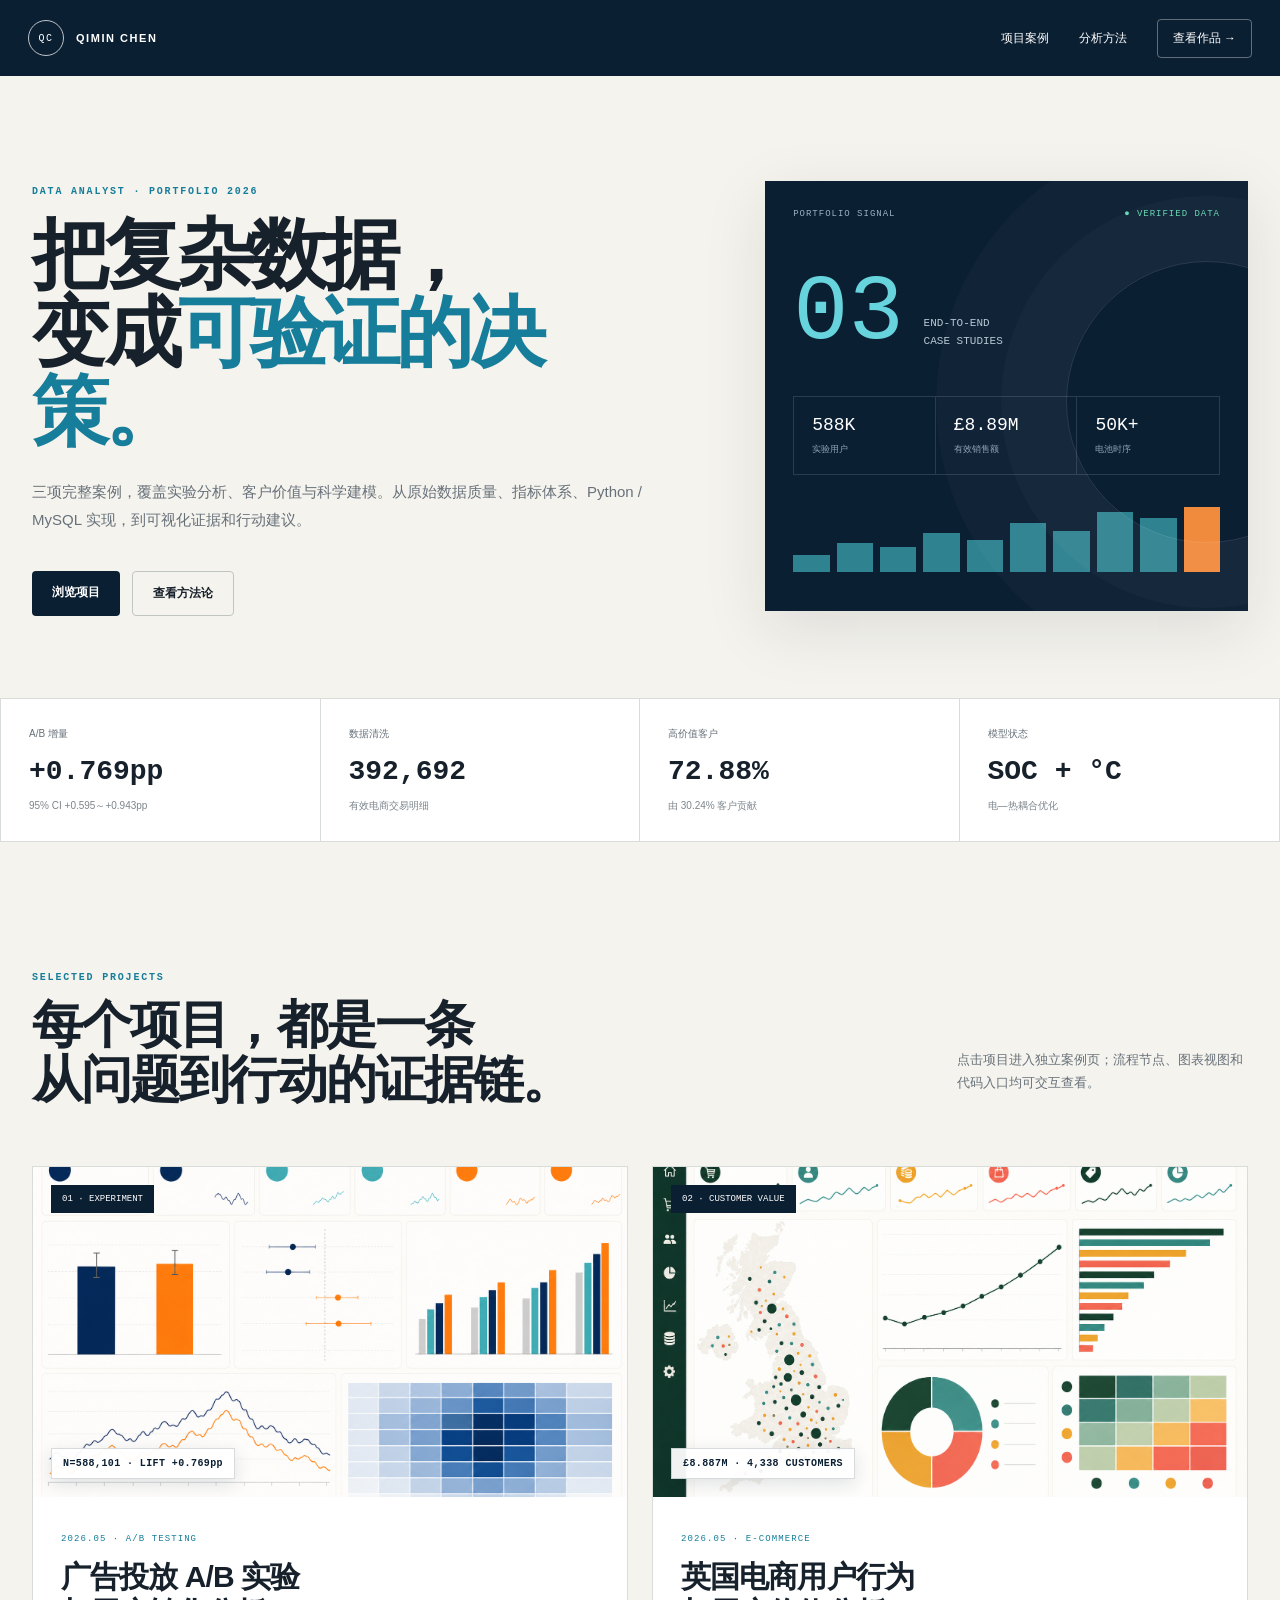
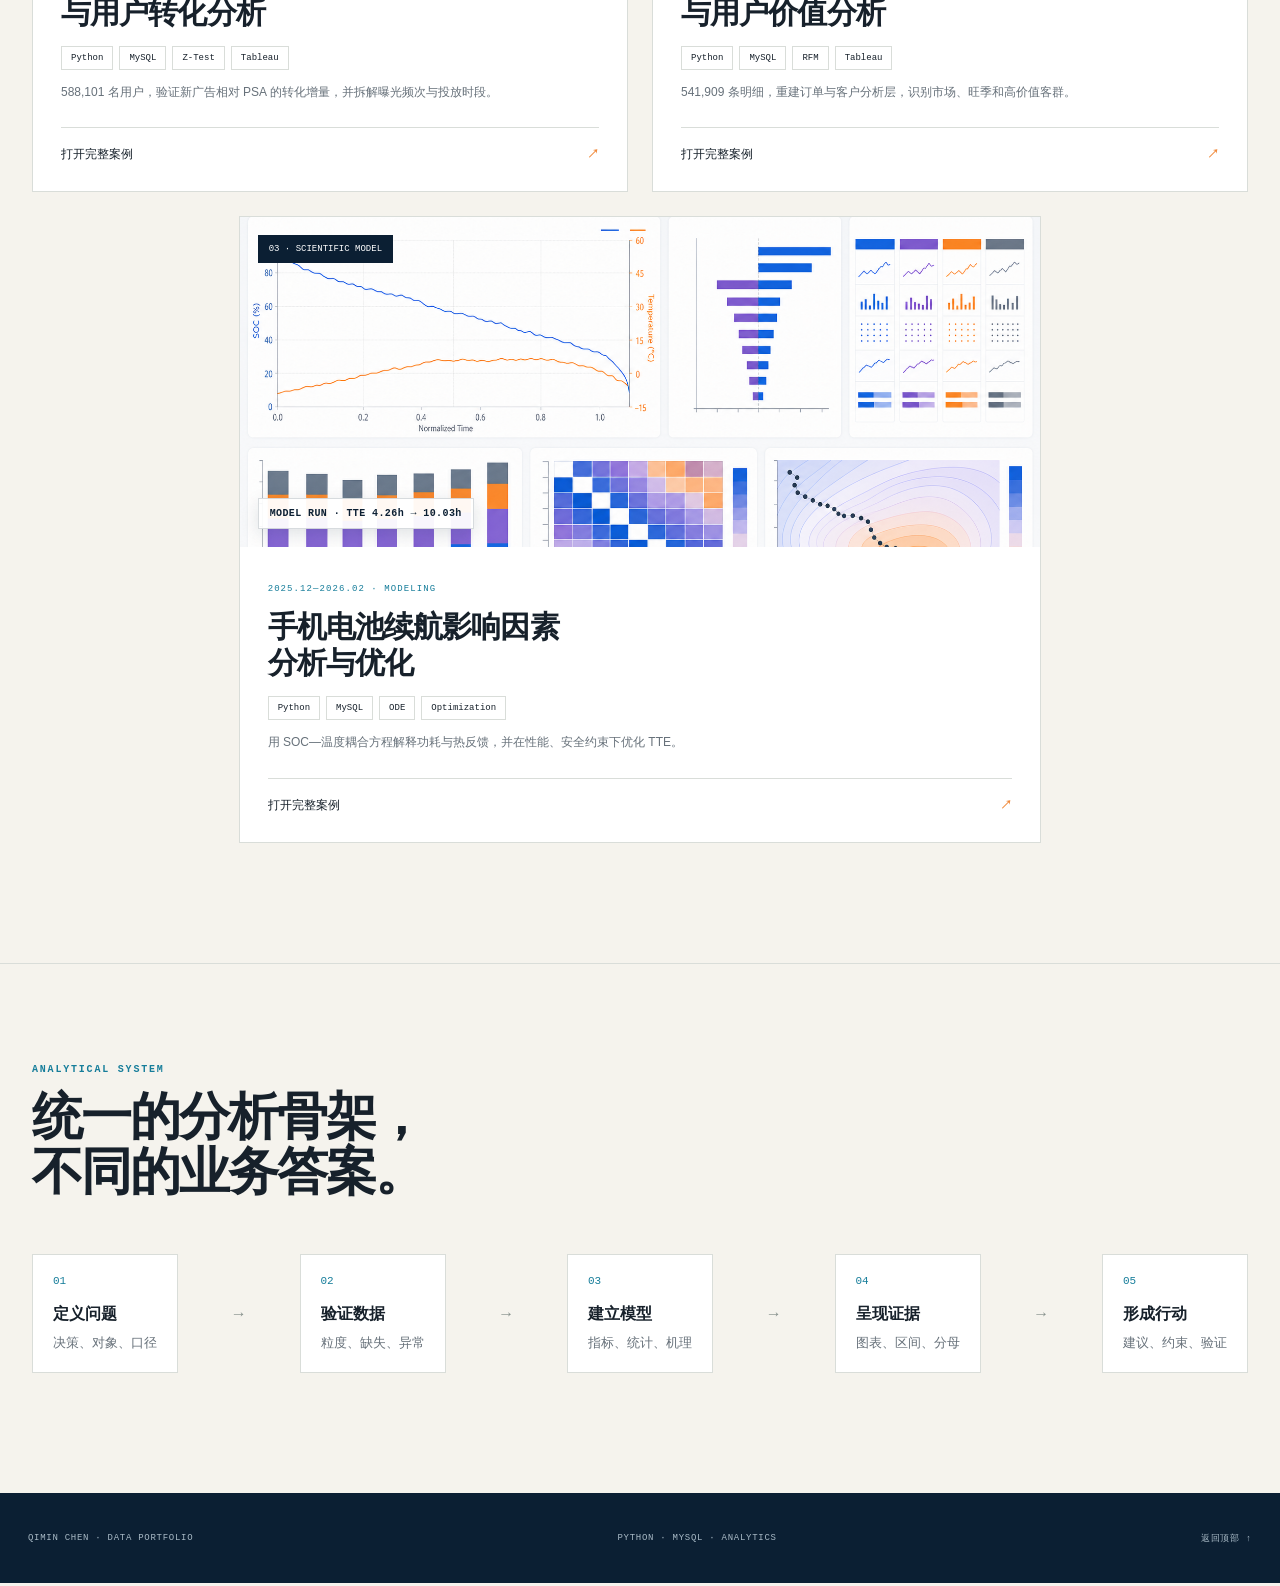
==== commit 51400656: "Remove preview labels from live portfolio" ====
--- a/index.html
+++ b/index.html
@@ -3,8 +3,8 @@
 <head>
   <meta charset="utf-8">
   <meta name="viewport" content="width=device-width,initial-scale=1">
-  <meta name="description" content="陈其敏的数据分析与建模作品集预览版">
-  <title>陈其敏｜数据分析作品集 V3 预览</title>
+  <meta name="description" content="陈其敏的数据分析与科学建模作品集">
+  <title>陈其敏｜数据分析作品集</title>
   <link rel="stylesheet" href="styles.css">
 </head>
 <body>
@@ -58,6 +58,6 @@
       <div class="method-flow"><div><b>01</b><span>定义问题</span><small>决策、对象、口径</small></div><i>→</i><div><b>02</b><span>验证数据</span><small>粒度、缺失、异常</small></div><i>→</i><div><b>03</b><span>建立模型</span><small>指标、统计、机理</small></div><i>→</i><div><b>04</b><span>呈现证据</span><small>图表、区间、分母</small></div><i>→</i><div><b>05</b><span>形成行动</span><small>建议、约束、验证</small></div></div>
     </section>
   </main>
-  <footer><span>QIMIN CHEN · DATA PORTFOLIO</span><span>PREVIEW V3 · NOT YET DEPLOYED</span><a href="#top">返回顶部 ↑</a></footer>
+  <footer><span>QIMIN CHEN · DATA PORTFOLIO</span><span>PYTHON · MYSQL · ANALYTICS</span><a href="#top">返回顶部 ↑</a></footer>
 </body>
 </html>
